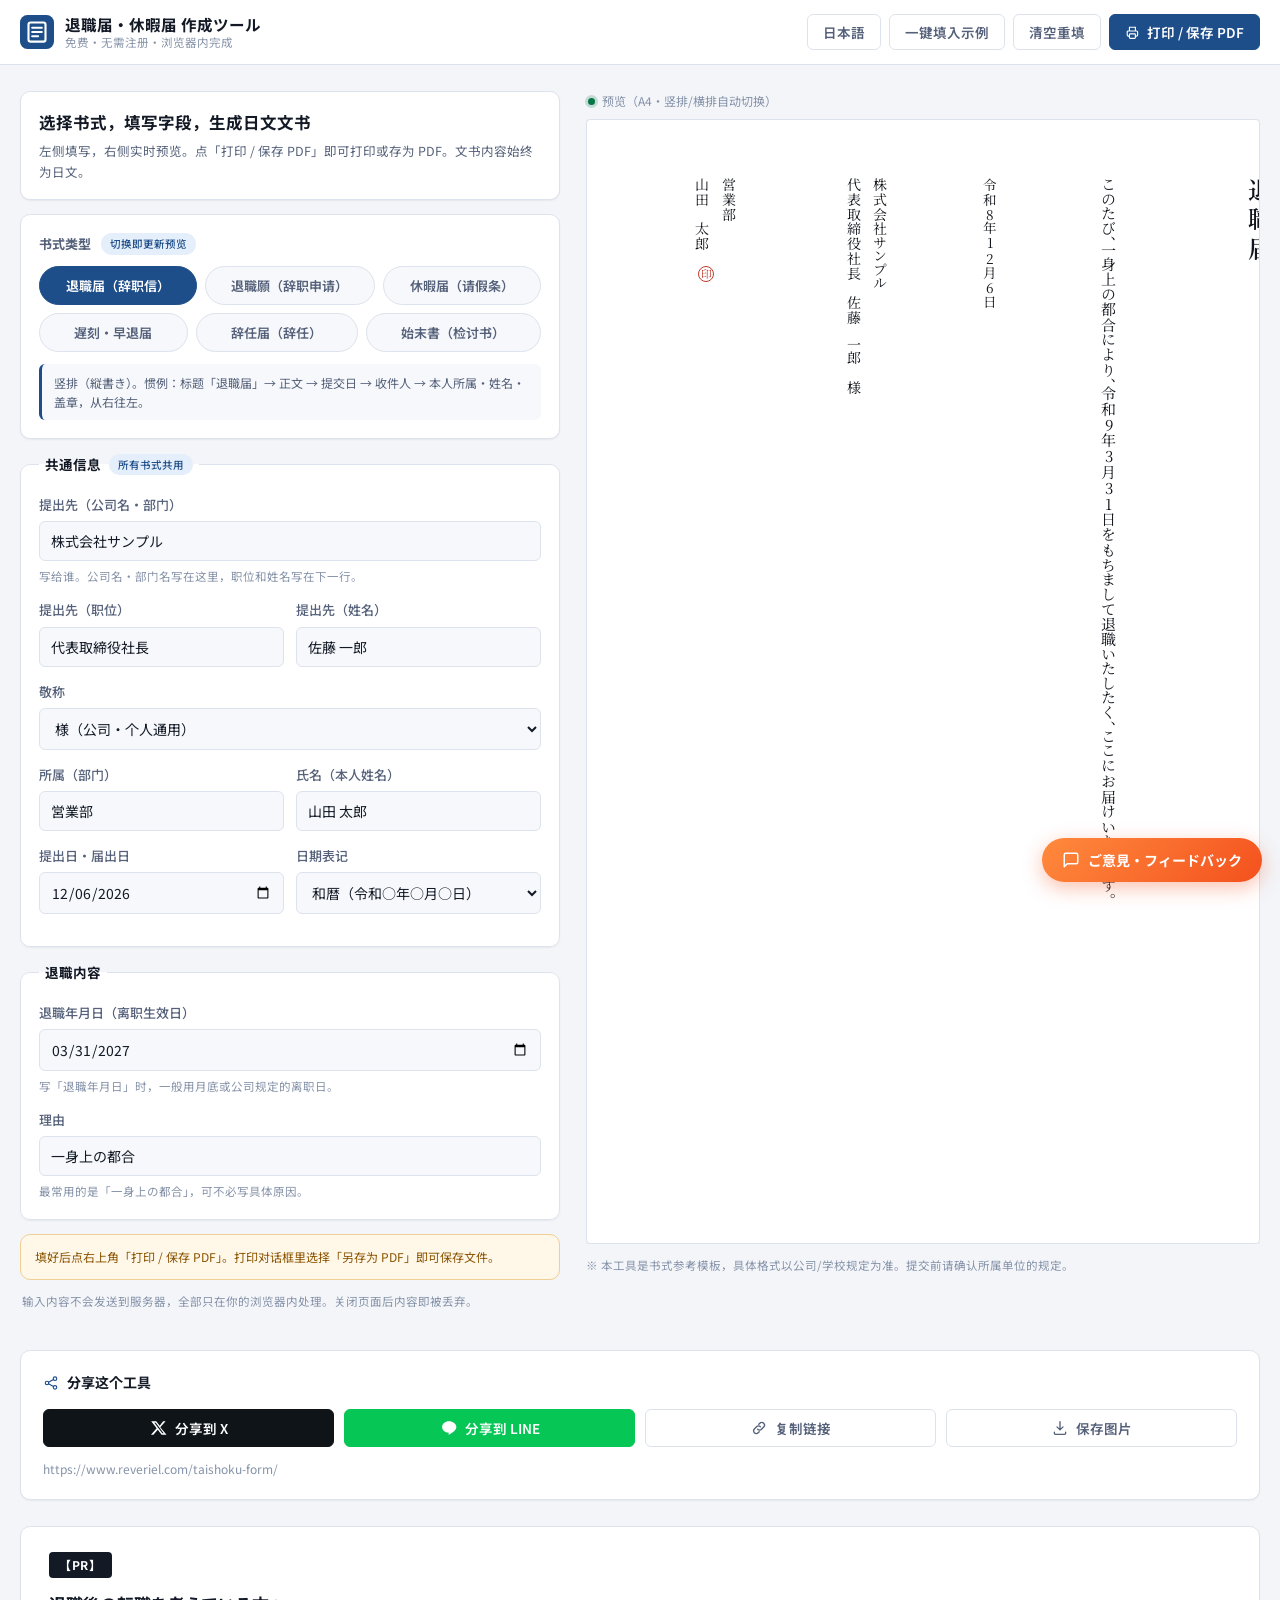
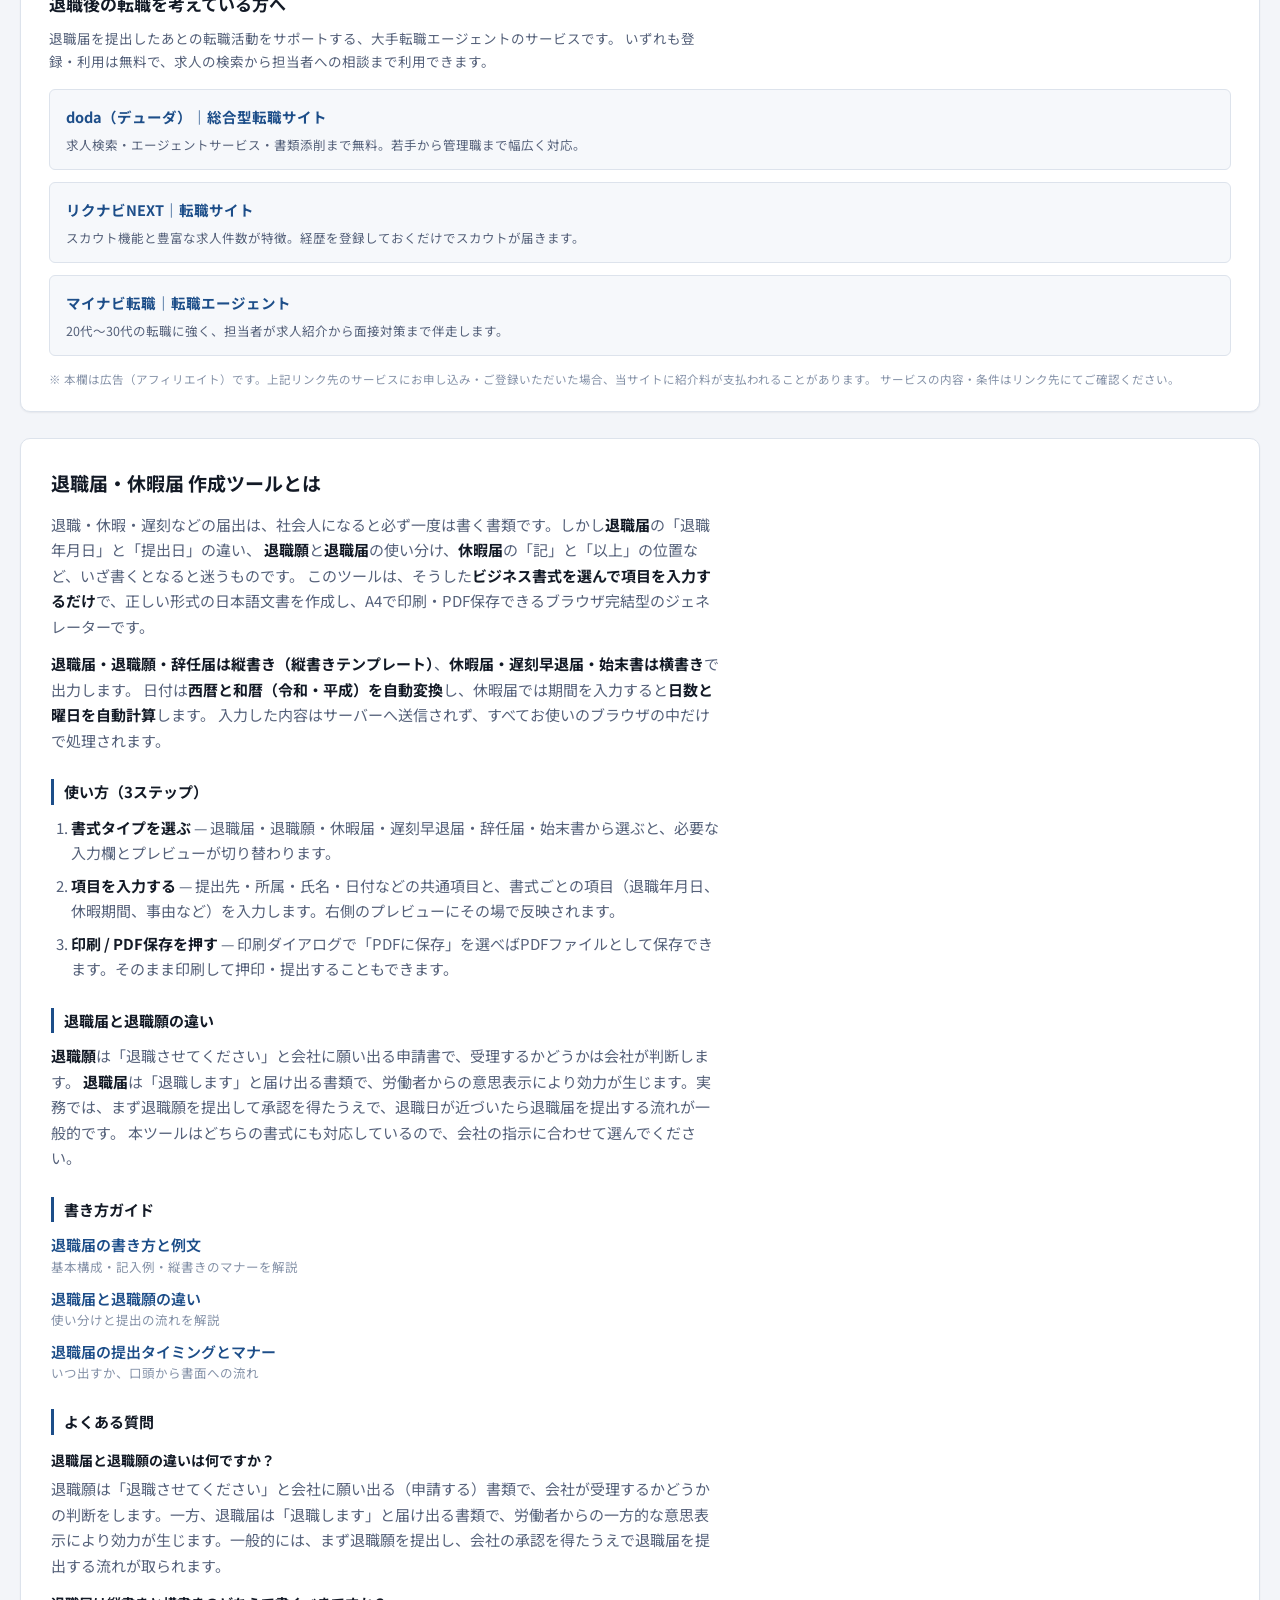
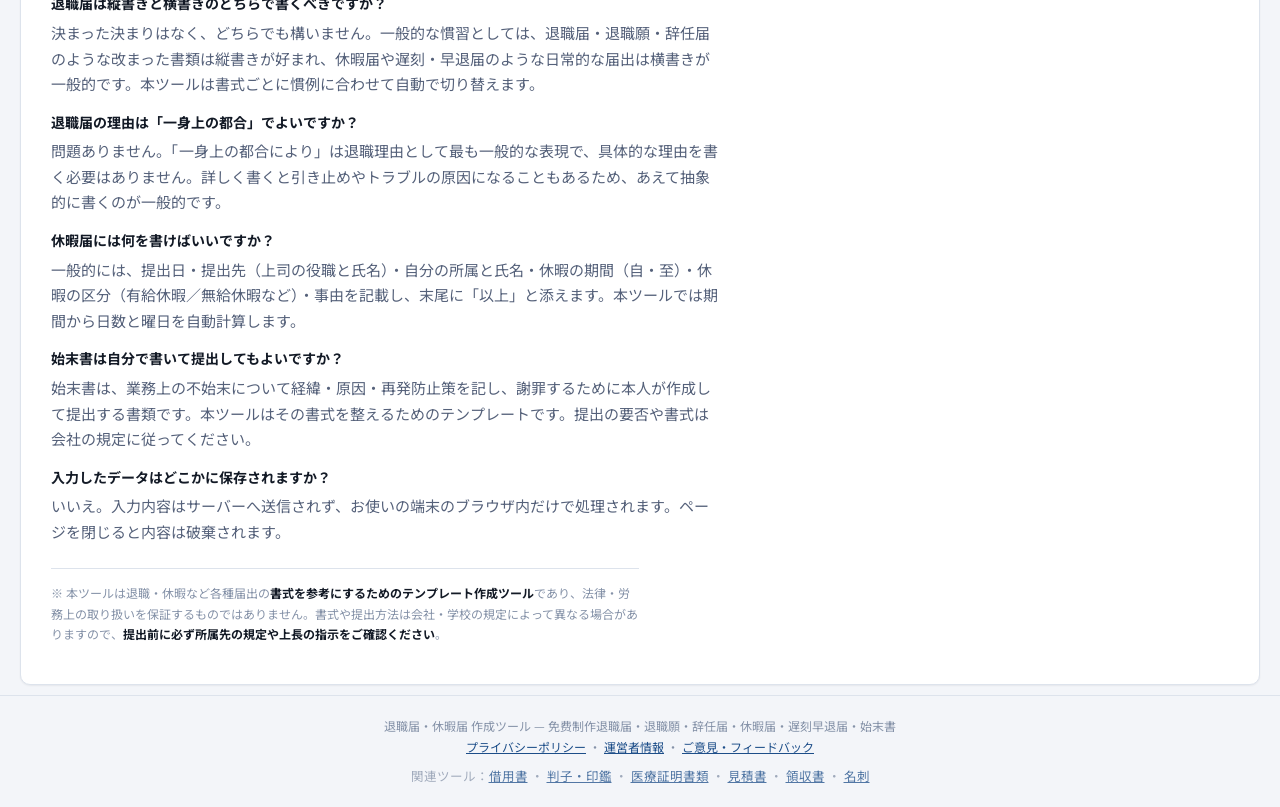
==== index.html @ 667c9e73 "PM迭代：补隐私政策/运营者信息/SEO教程页+联盟区块+跨站CTA按钮配色修复" ====
<!DOCTYPE html>
<html lang="zh-CN">
<head>
<meta charset="UTF-8">
<meta name="viewport" content="width=device-width, initial-scale=1">
<title>退職届 テンプレート 無料｜退職願・休暇届・始末書の書き方と作成ツール</title>
<meta name="description" content="退職届・退職願・辞任届・休暇届・遅刻早退届・始末書を、項目を入力するだけで正しい書式の日本語文書として無料で作成できるツール。退職届の縦書き（縦書きテンプレート）にも対応し、A4で印刷・PDF保存できます。登録不要、すべてブラウザ内で完結。書き方の解説と記入例つき。">
<meta name="keywords" content="退職届 テンプレート 無料,退職届 書き方,退職願 テンプレート,休暇届 テンプレート,始末書 書き方,辞任届,遅刻届,退職届 縦書き">
<meta name="robots" content="index, follow">
<link rel="canonical" href="https://www.reveriel.com/taishoku-form/">
<meta property="og:type" content="website">
<meta property="og:title" content="退職届・休暇届 作成ツール｜テンプレート無料・書き方つき">
<meta property="og:description" content="退職届・退職願・辞任届・休暇届・遅刻早退届・始末書を入力するだけで作成。縦書き対応・A4印刷/PDF保存・無料。">
<meta property="og:locale" content="ja_JP">
<meta property="og:url" content="https://www.reveriel.com/taishoku-form/">
<meta property="og:image" content="https://www.reveriel.com/taishoku-form/og-image.png">
<meta property="og:image:width" content="1200">
<meta property="og:image:height" content="630">
<meta name="twitter:card" content="summary_large_image">
<meta name="twitter:image" content="https://www.reveriel.com/taishoku-form/og-image.png">
<link rel="preconnect" href="https://fonts.googleapis.com">
<link rel="preconnect" href="https://fonts.gstatic.com" crossorigin>
<link href="https://fonts.googleapis.com/css2?family=Noto+Sans+JP:wght@400;500;700&family=Noto+Sans+SC:wght@400;500;700&family=Noto+Serif+JP:wght@400;600&display=swap" rel="stylesheet">
<link rel="icon" href="data:image/svg+xml,%3Csvg xmlns='http://www.w3.org/2000/svg' viewBox='0 0 32 32'%3E%3Crect width='32' height='32' rx='7' fill='%231d4e89'/%3E%3Cpath d='M9 7h12a2 2 0 0 1 2 2v14a2 2 0 0 1-2 2H9a2 2 0 0 1-2-2V9a2 2 0 0 1 2-2z' fill='none' stroke='%23fff' stroke-width='2'/%3E%3Cpath d='M11 12h8M11 16h8M11 20h5' stroke='%23fff' stroke-width='2' stroke-linecap='round'/%3E%3C/svg%3E">
<link rel="stylesheet" href="style.css">
<!-- Cloudflare Web Analytics --><script type='module' src='https://static.cloudflareinsights.com/beacon.min.js' data-cf-beacon='{"token": "6fc01bf3ac5e457ba1bd16b91e5b653e"}'></script><!-- End Cloudflare Web Analytics -->
<script type="application/ld+json">
{
  "@context": "https://schema.org",
  "@graph": [
    {
      "@type": "WebApplication",
      "name": "退職届・休暇届 作成ツール",
      "applicationCategory": "BusinessApplication",
      "operatingSystem": "Web",
      "url": "https://www.reveriel.com/taishoku-form/",
      "description": "退職届・退職願・辞任届・休暇届・遅刻早退届・始末書を、項目を入力するだけで正しい書式の日本語文書として作成し、A4で印刷・PDF保存できるブラウザ完結型ツール。",
      "inLanguage": "ja",
      "offers": {
        "@type": "Offer",
        "price": "0",
        "priceCurrency": "JPY"
      },
      "featureList": [
        "退職届・退職願・辞任届の縦書き（縦書きテンプレート）に対応",
        "休暇届・遅刻早退届・始末書の横書きテンプレート",
        "西暦／和暦（令和・平成）の日付表記を自動変換",
        "休暇期間から日数を自動計算",
        "A4 PDF 出力・印刷、中文／日本語の画面切り替え",
        "入力内容はブラウザ内のみで処理"
      ]
    },
    {
      "@type": "FAQPage",
      "mainEntity": [
        {
          "@type": "Question",
          "name": "退職届と退職願の違いは何ですか？",
          "acceptedAnswer": {
            "@type": "Answer",
            "text": "退職願は「退職させてください」と会社に願い出る（申請する）書類で、会社が受理するかどうかの判断をします。一方、退職届は「退職します」と届け出る書類で、労働者からの一方的な意思表示により効力が生じます。一般的には、まず退職願を提出し、会社の承認を得たうえで退職届を提出する流れが取られます。本ツールはどちらの書式にも対応しています。"
          }
        },
        {
          "@type": "Question",
          "name": "退職届は縦書きと横書きのどちらで書くべきですか？",
          "acceptedAnswer": {
            "@type": "Answer",
            "text": "決まった決まりはなく、どちらでも構いません。一般的な慣習としては、退職届・退職願・辞任届のような改まった書類は縦書き（縦書きテンプレート）が好まれ、休暇届や遅刻・早退届のような日常的な届出は横書きが一般的です。本ツールでは、退職届・退職願・辞任届は縦書き、休暇届・遅刻早退届・始末書は横書きで出力します。"
          }
        },
        {
          "@type": "Question",
          "name": "退職届の理由は「一身上の都合」でよいですか？",
          "acceptedAnswer": {
            "@type": "Answer",
            "text": "問題ありません。「一身上の都合により」は退職理由として最も一般的な表現で、具体的な理由（転職・家庭の事情など）を書く必要はありません。理由を詳しく書くと引き止めやトラブルの原因になることもあるため、あえて抽象的に書くのが一般的です。本ツールでは「一身上の都合」「家庭の事情」「転職のため」などの定番表現を候補として用意しています。"
          }
        },
        {
          "@type": "Question",
          "name": "休暇届には何を書けばいいですか？",
          "acceptedAnswer": {
            "@type": "Answer",
            "text": "一般的には、提出日・提出先（上司の役職と氏名）・自分の所属と氏名・休暇の期間（自・至）・休暇の区分（有給休暇／無給休暇／慶弔休暇など）・事由を記載し、末尾に「以上」と添えます。本ツールでは休暇期間を入力すると日数が自動計算され、期間の曜日も表示されます。"
          }
        },
        {
          "@type": "Question",
          "name": "作成した文書をそのまま提出できますか？",
          "acceptedAnswer": {
            "@type": "Answer",
            "text": "本ツールが出力する文書は、一般的な書式を再現した参考テンプレートです。書式や提出方法は会社や学校の規定によって異なる場合がありますので、提出前に必ず所属先の規定や上長の指示をご確認ください。重要な書類については、内容の最終確認をご自身で行ってください。"
          }
        },
        {
          "@type": "Question",
          "name": "入力した内容はサーバーに送信されますか？",
          "acceptedAnswer": {
            "@type": "Answer",
            "text": "いいえ。入力内容はサーバーへ送信されず、お使いの端末のブラウザ内だけで処理されます。ページを閉じると内容は破棄されます。"
          }
        }
      ]
    }
  ]
}
</script>
</head>
<body>

<header class="site-header no-print">
  <div class="wrap header-inner">
    <div class="brand">
      <svg class="brand-mark" viewBox="0 0 32 32" aria-hidden="true">
        <rect width="32" height="32" rx="7" fill="currentColor"/>
        <path d="M10 7h12a2 2 0 0 1 2 2v14a2 2 0 0 1-2 2H10a2 2 0 0 1-2-2V9a2 2 0 0 1 2-2z" fill="none" stroke="#fff" stroke-width="2"/>
        <path d="M11.5 12h9M11.5 16h9M11.5 20h5.5" stroke="#fff" stroke-width="2" stroke-linecap="round"/>
      </svg>
      <div class="brand-text">
        <strong data-i18n="brandName">退職届・休暇届 作成ツール</strong>
        <span data-i18n="tagline">免费・无需注册・浏览器内完成</span>
      </div>
    </div>

    <div class="header-actions">
      <button type="button" class="btn btn-ghost" id="langBtn" aria-label="表示言語を切り替える">日本語</button>
      <button type="button" class="btn btn-ghost" id="sampleBtn" data-i18n="btnSample">一键填入示例</button>
      <button type="button" class="btn btn-ghost" id="resetBtn" data-i18n="btnReset">清空重填</button>
      <button type="button" class="btn btn-primary" id="printBtn">
        <svg viewBox="0 0 20 20" aria-hidden="true" class="ic">
          <path d="M6 7V3h8v4M6 15H4.5A1.5 1.5 0 0 1 3 13.5v-4A1.5 1.5 0 0 1 4.5 8h11A1.5 1.5 0 0 1 17 9.5v4a1.5 1.5 0 0 1-1.5 1.5H14" fill="none" stroke="currentColor" stroke-width="1.5" stroke-linecap="round"/>
          <rect x="6" y="12" width="8" height="6" rx="1" fill="none" stroke="currentColor" stroke-width="1.5"/>
        </svg>
        <span data-i18n="btnPrint">打印 / 保存 PDF</span>
      </button>
    </div>
  </div>
</header>

<main class="wrap">
  <div class="layout">

    <!-- ==================== 入力フォーム ==================== -->
    <section class="pane form-pane no-print" aria-label="入力フォーム">

      <div class="card intro-card">
        <h2 class="pane-title" data-i18n="formTitle">选择书式，填写字段，生成日文文书</h2>
        <p class="hint" data-i18n="formHint">左侧填写，右侧实时预览。点「打印 / 保存 PDF」即可打印或存为 PDF。文书内容始终为日文。</p>
      </div>

      <!-- 書式タイプ切り替え -->
      <div class="card">
        <div class="field-label-row">
          <span class="field-label" data-i18n="lblDocType">书式类型</span>
          <span class="req-badge" data-i18n="badgeSwitch">切换即更新预览</span>
        </div>
        <div class="doc-tabs" id="docTabs" role="tablist" aria-label="書式タイプ">
          <button type="button" class="doc-tab" role="tab" data-type="taishokutodoke" aria-selected="true" data-i18n="tabTaishoku">退職届（辞职信）</button>
          <button type="button" class="doc-tab" role="tab" data-type="taishokugan" aria-selected="false" data-i18n="tabTaishokuGan">退職願（辞职申请）</button>
          <button type="button" class="doc-tab" role="tab" data-type="kyukatodoke" aria-selected="false" data-i18n="tabKyuka">休暇届（请假条）</button>
          <button type="button" class="doc-tab" role="tab" data-type="chikoku" aria-selected="false" data-i18n="tabChikoku">遅刻・早退届</button>
          <button type="button" class="doc-tab" role="tab" data-type="jinin" aria-selected="false" data-i18n="tabJinin">辞任届（辞任）</button>
          <button type="button" class="doc-tab" role="tab" data-type="shimatsusho" aria-selected="false" data-i18n="tabShimatsu">始末書（检讨书）</button>
        </div>
        <p class="doc-note" id="docNote"></p>
      </div>

      <form id="form" autocomplete="off">

        <!-- ===== 共通項目 ===== -->
        <fieldset class="card">
          <legend>
            <span data-i18n="legendCommon">共通信息</span>
            <span class="req-badge" data-i18n="badgeCommon">所有书式共用</span>
          </legend>

          <div class="field">
            <label for="addresseeCompany" data-i18n="lblAddresseeCompany">提出先（公司名・部门）</label>
            <input type="text" id="addresseeCompany" data-i18n-ph="phAddresseeCompany" placeholder="例：株式会社サンプル">
            <p class="help" data-i18n="helpAddressee">写给谁。公司名・部门名写在这里，职位和姓名写在下一行。</p>
          </div>

          <div class="field-row">
            <div class="field">
              <label for="addresseeTitle" data-i18n="lblAddresseeTitle">提出先（职位）</label>
              <input type="text" id="addresseeTitle" data-i18n-ph="phAddresseeTitle" placeholder="例：代表取締役社長">
            </div>
            <div class="field">
              <label for="addresseeName" data-i18n="lblAddresseeName">提出先（姓名）</label>
              <input type="text" id="addresseeName" data-i18n-ph="phAddresseeName" placeholder="例：佐藤 一郎">
            </div>
          </div>

          <div class="field">
            <label for="honorific" data-i18n="lblHonorific">敬称</label>
            <select id="honorific">
              <option value="様" data-i18n="optSama">様（公司・个人通用）</option>
              <option value="殿" data-i18n="optDono">殿（正式・上级）</option>
              <option value="御中" data-i18n="optOnchu">御中（写给公司・部门）</option>
            </select>
          </div>

          <div class="field-row">
            <div class="field">
              <label for="department" data-i18n="lblDepartment">所属（部门）</label>
              <input type="text" id="department" data-i18n-ph="phDepartment" placeholder="例：営業部">
            </div>
            <div class="field">
              <label for="name" data-i18n="lblName">氏名（本人姓名）</label>
              <input type="text" id="name" data-i18n-ph="phName" placeholder="例：山田 太郎">
            </div>
          </div>

          <div class="field-row">
            <div class="field">
              <label for="submitDate" data-i18n="lblSubmitDate">提出日・届出日</label>
              <input type="date" id="submitDate">
            </div>
            <div class="field">
              <label for="dateFormat" data-i18n="lblDateFormat">日期表记</label>
              <select id="dateFormat">
                <option value="wareki" data-i18n="optWareki">和暦（令和○年○月○日）</option>
                <option value="seireki" data-i18n="optSeireki">西暦（2026年10月12日）</option>
              </select>
            </div>
          </div>
        </fieldset>

        <!-- ===== 退職届・退職願 ===== -->
        <fieldset class="card doc-group" data-doc="taishokutodoke taishokugan" hidden>
          <legend data-i18n="legendRetire">退職的内容</legend>

          <div class="field">
            <label for="retireDate" data-i18n="lblRetireDate">退職年月日（离职生效日）</label>
            <input type="date" id="retireDate">
            <p class="help" data-i18n="helpRetireDate">写「退職年月日」时，一般用月底或公司规定的离职日。</p>
          </div>

          <div class="field">
            <label for="reason" data-i18n="lblReason">理由</label>
            <input type="text" id="reason" list="reasonList" data-i18n-ph="phReason" placeholder="例：一身上の都合">
            <datalist id="reasonList">
              <option value="一身上の都合"></option>
              <option value="家庭の事情"></option>
              <option value="転職のため"></option>
              <option value="結婚のため"></option>
              <option value="体調不良のため"></option>
              <option value="介護のため"></option>
              <option value="進学のため"></option>
              <option value="その他"></option>
            </datalist>
            <p class="help" data-i18n="helpReason">最常用的是「一身上の都合」，可不必写具体原因。</p>
          </div>
        </fieldset>

        <!-- ===== 休暇届 ===== -->
        <fieldset class="card doc-group" data-doc="kyukatodoke" hidden>
          <legend>
            <span data-i18n="legendLeave">休暇の内容</span>
            <span class="req-badge auto" id="leaveDaysBadge" data-i18n="badgeDays">日数自动计算</span>
          </legend>

          <div class="field">
            <label for="leaveType" data-i18n="lblLeaveType">休暇の区分</label>
            <select id="leaveType">
              <option value="有給休暇" data-i18n="optPaid">有給休暇（带薪假）</option>
              <option value="無給休暇" data-i18n="optUnpaid">無給休暇（无薪假）</option>
              <option value="慶弔休暇" data-i18n="optCeleb">慶弔休暇（婚丧假）</option>
              <option value="特別休暇" data-i18n="optSpecial">特別休暇（特别假）</option>
              <option value="生理休暇" data-i18n="optMenstrual">生理休暇</option>
              <option value="介護休暇" data-i18n="optCare">介護休暇（护理假）</option>
            </select>
          </div>

          <div class="field-row">
            <div class="field">
              <label for="leaveFrom" data-i18n="lblLeaveFrom">休暇期間（自）</label>
              <input type="date" id="leaveFrom">
            </div>
            <div class="field">
              <label for="leaveTo" data-i18n="lblLeaveTo">休暇期間（至）</label>
              <input type="date" id="leaveTo">
            </div>
          </div>

          <div class="field">
            <label for="leaveReason" data-i18n="lblLeaveReason">事由</label>
            <input type="text" id="leaveReason" data-i18n-ph="phLeaveReason" placeholder="例：私用のため">
          </div>
        </fieldset>

        <!-- ===== 遅刻・早退届 ===== -->
        <fieldset class="card doc-group" data-doc="chikoku" hidden>
          <legend data-i18n="legendLate">遅刻・早退の内容</legend>

          <div class="field">
            <label for="eventType" data-i18n="lblEventType">区分</label>
            <select id="eventType">
              <option value="遅刻" data-i18n="optLate">遅刻（迟到）</option>
              <option value="早退" data-i18n="optEarly">早退（早退）</option>
            </select>
          </div>

          <div class="field-row">
            <div class="field">
              <label for="eventDate" data-i18n="lblEventDate">日付</label>
              <input type="date" id="eventDate">
            </div>
            <div class="field">
              <label for="eventTime" data-i18n="lblEventTime">時刻</label>
              <input type="time" id="eventTime">
            </div>
          </div>

          <div class="field">
            <label for="eventReason" data-i18n="lblEventReason">事由</label>
            <input type="text" id="eventReason" data-i18n-ph="phEventReason" placeholder="例：電車の遅延のため">
          </div>
        </fieldset>

        <!-- ===== 辞任届 ===== -->
        <fieldset class="card doc-group" data-doc="jinin" hidden>
          <legend data-i18n="legendResign">辞任の内容</legend>

          <div class="field">
            <label for="position" data-i18n="lblPosition">役職（辞任する职位）</label>
            <input type="text" id="position" data-i18n-ph="phPosition" placeholder="例：取締役副社長">
          </div>

          <div class="field">
            <label for="resignDate" data-i18n="lblResignDate">辞任日</label>
            <input type="date" id="resignDate">
          </div>

          <div class="field">
            <label for="jininReason" data-i18n="lblJininReason">理由</label>
            <input type="text" id="jininReason" list="reasonList" data-i18n-ph="phJininReason" placeholder="例：一身上の都合">
          </div>
        </fieldset>

        <!-- ===== 始末書 ===== -->
        <fieldset class="card doc-group" data-doc="shimatsusho" hidden>
          <legend data-i18n="legendIncident">始末書の内容</legend>

          <div class="field">
            <label for="incidentDate" data-i18n="lblIncidentDate">発生年月日</label>
            <input type="date" id="incidentDate">
          </div>

          <div class="field">
            <label for="incident" data-i18n="lblIncident">経緯（事情经过）</label>
            <textarea id="incident" rows="3" data-i18n-ph="phIncident" placeholder="例：令和8年10月5日、納品書の送付を失念し、取引先にご迷惑をおかけしました。"></textarea>
          </div>

          <div class="field">
            <label for="cause" data-i18n="lblCause">原因</label>
            <textarea id="cause" rows="2" data-i18n-ph="phCause" placeholder="例：業務の確認を怠ったため。"></textarea>
          </div>

          <div class="field">
            <label for="prevention" data-i18n="lblPrevention">再発防止策</label>
            <textarea id="prevention" rows="2" data-i18n-ph="phPrevention" placeholder="例：提出前にチェックリストで確認し、上長の確認を受けることとします。"></textarea>
          </div>

          <div class="field">
            <label for="apology" data-i18n="lblApology">謝罪の言葉</label>
            <textarea id="apology" rows="2" data-i18n-ph="phApology" placeholder="例：このたびは、私の不注意によりご迷惑をおかけし、誠に申し訳ございませんでした。"></textarea>
          </div>
        </fieldset>

        <p class="form-print-hint no-print" data-i18n="printHint">填好后点右上角「打印 / 保存 PDF」。打印对话框里选择「另存为 PDF」即可保存文件。</p>
      </form>

      <p class="privacy no-print" data-i18n="privacy">输入内容不会发送到服务器，全部只在你的浏览器内处理。关闭页面后内容即被丢弃。</p>
    </section>

    <!-- ==================== プレビュー ==================== -->
    <section class="pane preview-pane" aria-label="プレビュー">
      <div class="preview-bar no-print">
        <span class="dot" aria-hidden="true"></span>
        <span id="pvBarLabel" data-i18n="previewBar">预览（A4・竖排/横排自动切换）</span>
      </div>

      <div class="paper-wrap">
        <div class="paper" id="paper">
          <div id="docBody"></div>
        </div>
      </div>

      <p class="disclaimer-mini no-print" data-i18n="disclaimerMini">※ 本工具是书式参考模板，具体格式以公司/学校规定为准。提交前请确认所属单位的规定。</p>
    </section>

  </div>

  <!-- ============ 分享 ============ -->
  <section class="share-block no-print" id="shareBlock" aria-label="share">
    <p class="share-block-title">
      <svg viewBox="0 0 24 24" fill="none" stroke="currentColor" stroke-width="1.7" stroke-linecap="round" stroke-linejoin="round" aria-hidden="true"><circle cx="18" cy="5.5" r="2.6"/><circle cx="6" cy="12" r="2.6"/><circle cx="18" cy="18.5" r="2.6"/><path d="M8.3 10.8 15.7 6.7M8.3 13.2l7.4 4.1"/></svg>
      <span data-i18n="shareTitle">分享这个工具</span>
    </p>
    <div class="share-row">
      <button class="btn share-btn share-x" id="shareXBtn" type="button" aria-label="X">
        <svg class="share-logo" viewBox="0 0 24 24" fill="currentColor" aria-hidden="true"><path d="M17.53 3h3.24l-7.08 8.09L22 21h-6.52l-5.11-6.68L4.53 21H1.29l7.57-8.66L1.6 3h6.69l4.62 6.1L17.53 3Zm-1.14 16.06h1.8L7.7 4.85H5.77l10.62 14.21Z"/></svg>
        <span data-i18n="shareX">分享到 X</span>
      </button>
      <button class="btn share-btn share-line" id="shareLineBtn" type="button" aria-label="LINE">
        <svg class="share-logo" viewBox="0 0 24 24" fill="currentColor" aria-hidden="true"><path d="M12 3C6.9 3 2.8 6.4 2.8 10.6c0 3.77 3.35 6.93 7.88 7.53.31.07.73.2.83.47.1.24.06.62.03.87l-.13.83c-.04.24-.19.94.82.51 1.01-.42 5.44-3.2 7.42-5.48 1.37-1.47 2.13-2.96 2.13-4.73C21.78 6.4 17.1 3 12 3Z"/></svg>
        <span data-i18n="shareLine">分享到 LINE</span>
      </button>
      <button class="btn share-btn share-copy" id="shareCopyBtn" type="button" aria-label="copy link">
        <svg class="share-logo" viewBox="0 0 24 24" fill="none" stroke="currentColor" stroke-width="1.8" stroke-linecap="round" stroke-linejoin="round" aria-hidden="true"><path d="M10.2 13.7a3.6 3.6 0 0 0 5.1 0l2.9-2.9a3.6 3.6 0 0 0-5.1-5.1l-1.4 1.4"/><path d="M13.8 10.3a3.6 3.6 0 0 0-5.1 0l-2.9 2.9a3.6 3.6 0 0 0 5.1 5.1l1.4-1.4"/></svg>
        <span id="shareCopyLabel" data-i18n="shareCopy">复制链接</span>
      </button>
      <button class="btn share-btn share-img" id="shareSaveBtn" type="button" aria-label="save image">
        <svg class="share-logo" viewBox="0 0 24 24" fill="none" stroke="currentColor" stroke-width="1.8" stroke-linecap="round" stroke-linejoin="round" aria-hidden="true"><path d="M12 3.5v11M8 10.5l4 4 4-4"/><path d="M4.5 17.5V19a1.5 1.5 0 0 0 1.5 1.5h12a1.5 1.5 0 0 0 1.5-1.5v-1.5"/></svg>
        <span id="shareSaveLabel" data-i18n="shareSave">保存图片</span>
      </button>
    </div>
    <p class="share-url" id="shareUrlText"></p>
  </section>

  <!-- ============ 【PR】転職エージェント（アフィリエイト） ============
       TODO(affiliate): A8.net / アクセストレード に登録し提携承認が下りたら、
       下記 href のプレースホルダー（XXXXXXXX）を実際のアフィリエイトリンク
       （例：https://px.a8.net/svt/ejp?a8mat=XXXX&a8ejpredirect=XXXX）に差し替え、
       必要に応じて 1x1 の追跡ピクセル（<img>）を併記してください。
       ステマ規制（景表法）対応のため、【PR】表記は常に表示したままにします。
       日本語ページのみに設置します（中文ページには出しません）。 -->
  <aside class="aff-cta no-print" aria-labelledby="affTitle">
    <p class="aff-label">【PR】</p>
    <h2 id="affTitle" class="aff-title">退職後の転職を考えている方へ</h2>
    <p class="aff-desc">
      退職届を提出したあとの転職活動をサポートする、大手転職エージェントのサービスです。
      いずれも登録・利用は無料で、求人の検索から担当者への相談まで利用できます。
    </p>
    <ul class="aff-list">
      <li class="aff-item">
        <a class="aff-link" href="https://px.a8.net/svt/ejp?a8mat=XXXXXXXX" target="_blank" rel="nofollow sponsored noopener">doda（デューダ）｜総合型転職サイト</a>
        <span class="aff-note">求人検索・エージェントサービス・書類添削まで無料。若手から管理職まで幅広く対応。</span>
      </li>
      <li class="aff-item">
        <a class="aff-link" href="https://px.a8.net/svt/ejp?a8mat=XXXXXXXX" target="_blank" rel="nofollow sponsored noopener">リクナビNEXT｜転職サイト</a>
        <span class="aff-note">スカウト機能と豊富な求人件数が特徴。経歴を登録しておくだけでスカウトが届きます。</span>
      </li>
      <li class="aff-item">
        <a class="aff-link" href="https://px.a8.net/svt/ejp?a8mat=XXXXXXXX" target="_blank" rel="nofollow sponsored noopener">マイナビ転職｜転職エージェント</a>
        <span class="aff-note">20代〜30代の転職に強く、担当者が求人紹介から面接対策まで伴走します。</span>
      </li>
    </ul>
    <p class="aff-disclaimer">
      ※ 本欄は広告（アフィリエイト）です。上記リンク先のサービスにお申し込み・ご登録いただいた場合、当サイトに紹介料が支払われることがあります。
      サービスの内容・条件はリンク先にてご確認ください。
    </p>
  </aside>

  <!-- ============ 説明文 / FAQ ============ -->
  <section class="seo no-print" aria-label="ツールについて">
    <h2>退職届・休暇届 作成ツールとは</h2>
    <p>
      退職・休暇・遅刻などの届出は、社会人になると必ず一度は書く書類です。しかし<strong>退職届</strong>の「退職年月日」と「提出日」の違い、
      <strong>退職願</strong>と<strong>退職届</strong>の使い分け、<strong>休暇届</strong>の「記」と「以上」の位置など、いざ書くとなると迷うものです。
      このツールは、そうした<strong>ビジネス書式を選んで項目を入力するだけ</strong>で、正しい形式の日本語文書を作成し、A4で印刷・PDF保存できるブラウザ完結型のジェネレーターです。
    </p>
    <p>
      <strong>退職届・退職願・辞任届は縦書き（縦書きテンプレート）</strong>、<strong>休暇届・遅刻早退届・始末書は横書き</strong>で出力します。
      日付は<strong>西暦と和暦（令和・平成）を自動変換</strong>し、休暇届では期間を入力すると<strong>日数と曜日を自動計算</strong>します。
      入力した内容はサーバーへ送信されず、すべてお使いのブラウザの中だけで処理されます。
    </p>

    <h3>使い方（3ステップ）</h3>
    <ol class="seo-list">
      <li><strong>書式タイプを選ぶ</strong> — 退職届・退職願・休暇届・遅刻早退届・辞任届・始末書から選ぶと、必要な入力欄とプレビューが切り替わります。</li>
      <li><strong>項目を入力する</strong> — 提出先・所属・氏名・日付などの共通項目と、書式ごとの項目（退職年月日、休暇期間、事由など）を入力します。右側のプレビューにその場で反映されます。</li>
      <li><strong>印刷 / PDF保存を押す</strong> — 印刷ダイアログで「PDFに保存」を選べばPDFファイルとして保存できます。そのまま印刷して押印・提出することもできます。</li>
    </ol>

    <h3>退職届と退職願の違い</h3>
    <p>
      <strong>退職願</strong>は「退職させてください」と会社に願い出る申請書で、受理するかどうかは会社が判断します。
      <strong>退職届</strong>は「退職します」と届け出る書類で、労働者からの意思表示により効力が生じます。実務では、まず退職願を提出して承認を得たうえで、退職日が近づいたら退職届を提出する流れが一般的です。
      本ツールはどちらの書式にも対応しているので、会社の指示に合わせて選んでください。
    </p>

    <h3>書き方ガイド</h3>
    <ul class="seo-list" style="list-style:none;padding-left:0;">
      <li style="margin-bottom:9px;"><a href="kakikata.html" style="color:var(--c-accent);font-weight:600;text-decoration:none;">退職届の書き方と例文</a><span style="display:block;font-size:12.5px;color:var(--c-text-faint);font-weight:400;line-height:1.5;">基本構成・記入例・縦書きのマナーを解説</span></li>
      <li style="margin-bottom:9px;"><a href="taishokutodoke-vs-taishokugan.html" style="color:var(--c-accent);font-weight:600;text-decoration:none;">退職届と退職願の違い</a><span style="display:block;font-size:12.5px;color:var(--c-text-faint);font-weight:400;line-height:1.5;">使い分けと提出の流れを解説</span></li>
      <li style="margin-bottom:9px;"><a href="teishutsu-timing.html" style="color:var(--c-accent);font-weight:600;text-decoration:none;">退職届の提出タイミングとマナー</a><span style="display:block;font-size:12.5px;color:var(--c-text-faint);font-weight:400;line-height:1.5;">いつ出すか、口頭から書面への流れ</span></li>
    </ul>

    <h3>よくある質問</h3>
    <dl class="faq">
      <dt>退職届と退職願の違いは何ですか？</dt>
      <dd>退職願は「退職させてください」と会社に願い出る（申請する）書類で、会社が受理するかどうかの判断をします。一方、退職届は「退職します」と届け出る書類で、労働者からの一方的な意思表示により効力が生じます。一般的には、まず退職願を提出し、会社の承認を得たうえで退職届を提出する流れが取られます。</dd>

      <dt>退職届は縦書きと横書きのどちらで書くべきですか？</dt>
      <dd>決まった決まりはなく、どちらでも構いません。一般的な慣習としては、退職届・退職願・辞任届のような改まった書類は縦書きが好まれ、休暇届や遅刻・早退届のような日常的な届出は横書きが一般的です。本ツールは書式ごとに慣例に合わせて自動で切り替えます。</dd>

      <dt>退職届の理由は「一身上の都合」でよいですか？</dt>
      <dd>問題ありません。「一身上の都合により」は退職理由として最も一般的な表現で、具体的な理由を書く必要はありません。詳しく書くと引き止めやトラブルの原因になることもあるため、あえて抽象的に書くのが一般的です。</dd>

      <dt>休暇届には何を書けばいいですか？</dt>
      <dd>一般的には、提出日・提出先（上司の役職と氏名）・自分の所属と氏名・休暇の期間（自・至）・休暇の区分（有給休暇／無給休暇など）・事由を記載し、末尾に「以上」と添えます。本ツールでは期間から日数と曜日を自動計算します。</dd>

      <dt>始末書は自分で書いて提出してもよいですか？</dt>
      <dd>始末書は、業務上の不始末について経緯・原因・再発防止策を記し、謝罪するために本人が作成して提出する書類です。本ツールはその書式を整えるためのテンプレートです。提出の要否や書式は会社の規定に従ってください。</dd>

      <dt>入力したデータはどこかに保存されますか？</dt>
      <dd>いいえ。入力内容はサーバーへ送信されず、お使いの端末のブラウザ内だけで処理されます。ページを閉じると内容は破棄されます。</dd>
    </dl>

    <p class="disclaimer">
      ※ 本ツールは退職・休暇など各種届出の<strong>書式を参考にするためのテンプレート作成ツール</strong>であり、法律・労務上の取り扱いを保証するものではありません。書式や提出方法は会社・学校の規定によって異なる場合がありますので、<strong>提出前に必ず所属先の規定や上長の指示をご確認ください</strong>。
    </p>
  </section>
</main>

<footer class="site-footer no-print">
  <div class="wrap">
    <p data-i18n="footerText">退職届・休暇届 作成ツール — 退職届・退職願・辞任届・休暇届・遅刻早退届・始末書を作る無料ツール</p>
    <p>
      <a href="https://www.reveriel.com/taishoku-form/privacy.html">プライバシーポリシー</a> ・
      <a href="https://www.reveriel.com/taishoku-form/company.html">運営者情報</a> ・
      <a href="https://docs.google.com/forms/d/e/1FAIpQLSfHGUfgAlViT3TFiVtJi_EpJ4ioUpd9oGyaJ7rehEV-gBH_PA/viewform?usp=pp_url&amp;entry.1745177199=%E9%80%80%E8%81%B7%E5%B1%8A" target="_blank" rel="noopener">ご意見・フィードバック</a>
    </p>
    <p style="margin-top:8px;font-size:12.5px;opacity:.75;">関連ツール：<a href="https://www.reveriel.com/shakuyo-contract/">借用書</a> ・ <a href="https://www.reveriel.com/hanko-generator/">判子・印鑑</a> ・ <a href="https://www.reveriel.com/iryo-shomei-pdf/">医療証明書類</a> ・ <a href="https://www.reveriel.com/mitsumori-pdf/">見積書</a> ・ <a href="https://www.reveriel.com/ryoshusho-pdf/">領収書</a> ・ <a href="https://www.reveriel.com/meishi-generator/">名刺</a></p>
  </div>
</footer>

<script src="script.js"></script>
<!-- フィードバックFAB（右下固定・常時表示） -->
<a href="https://docs.google.com/forms/d/e/1FAIpQLSfHGUfgAlViT3TFiVtJi_EpJ4ioUpd9oGyaJ7rehEV-gBH_PA/viewform?usp=pp_url&amp;entry.1745177199=%E9%80%80%E8%81%B7%E5%B1%8A" target="_blank" rel="noopener" class="feedback-fab" aria-label="ご意見・フィードバックを送る">
  <svg viewBox="0 0 24 24" fill="none" stroke="currentColor" stroke-width="2" stroke-linecap="round" stroke-linejoin="round" aria-hidden="true"><path d="M21 15a2 2 0 0 1-2 2H7l-4 4V5a2 2 0 0 1 2-2h14a2 2 0 0 1 2 2z"/></svg>
  <span>ご意見・フィードバック</span>
</a>
</body>
</html>
---- style.css ----
/* =========================================================
   退職届・休暇届 作成ツール — style.css
   純粋なフロントエンドのみ。外部通信は行いません。
   ========================================================= */

:root {
  --c-bg:            #f3f5f9;
  --c-surface:       #ffffff;
  --c-surface-2:     #f6f8fb;
  --c-border:        #dde3ec;
  --c-border-strong: #c2ccdb;
  --c-text:          #131a26;
  --c-text-muted:    #55617a;
  --c-text-faint:    #8592a8;
  --c-accent:        #1d4e89;
  --c-accent-soft:   #e5eefb;
  --c-accent-hover:  #163c6a;
  --c-danger:        #b42318;
  --c-danger-soft:   #fef3f2;
  --c-warn:          #8a5300;
  --c-warn-soft:     #fff7e8;
  --c-warn-border:   #f0cf94;
  --c-success:       #067647;
  --c-focus:         #2f6fbd;

  --paper-bg:        #ffffff;
  --paper-ink:       #12161c;
  --paper-line:      #ccd3dd;
  --paper-line-soft: #e6eaf0;
  --paper-accent:    #1d4e89;
  --seal-red:        #c0392b;

  --radius:    10px;
  --radius-sm: 6px;
  --shadow-sm: 0 1px 2px rgba(16, 24, 40, .06);
  --shadow-lg: 0 4px 24px rgba(16, 24, 40, .10);

  --font: "Noto Sans JP", "Noto Sans SC", -apple-system, BlinkMacSystemFont,
          "Hiragino Kaku Gothic ProN", "Hiragino Sans", "Yu Gothic", Meiryo, sans-serif;
  --font-serif: "Noto Serif JP", "Hiragino Mincho ProN", "Yu Mincho", YuMincho, serif;
  --font-num: "Noto Sans JP", ui-monospace, "SF Mono", Menlo, Consolas, monospace;
}

@media (prefers-color-scheme: dark) {
  :root {
    --c-bg:            #0f131b;
    --c-surface:       #171d28;
    --c-surface-2:     #1d2532;
    --c-border:        #2b3546;
    --c-border-strong: #3d4a5f;
    --c-text:          #e7ecf4;
    --c-text-muted:    #a3aec2;
    --c-text-faint:    #7e8a9e;
    --c-accent:        #6ea8ea;
    --c-accent-soft:   #142944;
    --c-accent-hover:  #8dbdf5;
    --c-danger:        #f4746a;
    --c-danger-soft:   #33191a;
    --c-warn:          #f0c07a;
    --c-warn-soft:     #2e2614;
    --c-warn-border:   #5c4a24;
    --c-success:       #4ec98b;
    --shadow-sm: 0 1px 2px rgba(0, 0, 0, .4);
    --shadow-lg: 0 4px 24px rgba(0, 0, 0, .5);
  }
}

* { box-sizing: border-box; }

[hidden] { display: none !important; }

html { -webkit-text-size-adjust: 100%; }

body {
  margin: 0;
  background: var(--c-bg);
  color: var(--c-text);
  font-family: var(--font);
  font-size: 15px;
  line-height: 1.7;
}

.wrap {
  width: 100%;
  max-width: 1440px;
  margin-inline: auto;
  padding-inline: 20px;
}

.ic { width: 1.1em; height: 1.1em; flex: none; }

/* ---------------- ヘッダー ---------------- */

.site-header {
  position: sticky;
  top: 0;
  z-index: 30;
  background: var(--c-surface);
  border-bottom: 1px solid var(--c-border);
  backdrop-filter: saturate(180%) blur(8px);
}

.header-inner {
  display: flex;
  align-items: center;
  justify-content: space-between;
  gap: 16px;
  min-height: 64px;
  flex-wrap: wrap;
  padding-block: 10px;
}

.brand { display: flex; align-items: center; gap: 11px; min-width: 0; }
.brand-mark { width: 34px; height: 34px; flex: none; color: var(--c-accent); }
.brand-text { display: flex; flex-direction: column; min-width: 0; }
.brand-text strong { font-size: 15.5px; font-weight: 700; line-height: 1.3; }
.brand-text span { font-size: 11.5px; color: var(--c-text-faint); line-height: 1.3; }

.header-actions { display: flex; gap: 8px; flex-wrap: wrap; }

.btn {
  display: inline-flex;
  align-items: center;
  justify-content: center;
  gap: 7px;
  padding: 9px 15px;
  font-family: inherit;
  font-size: 13.5px;
  font-weight: 600;
  line-height: 1.2;
  border-radius: var(--radius-sm);
  border: 1px solid transparent;
  cursor: pointer;
  text-decoration: none;
  transition: background-color .15s, border-color .15s, color .15s, transform .1s;
  white-space: nowrap;
}

.btn-primary { background: var(--c-accent); color: #fff; border-color: var(--c-accent); }
.btn-primary:hover { background: var(--c-accent-hover); border-color: var(--c-accent-hover); }
.btn-ghost { background: var(--c-surface); color: var(--c-text-muted); border-color: var(--c-border); }
.btn-ghost:hover { background: var(--c-surface-2); color: var(--c-text); }
.btn:focus-visible { outline: 3px solid color-mix(in srgb, var(--c-focus) 45%, transparent); outline-offset: 2px; }

/* ---------------- レイアウト ---------------- */

.layout {
  display: grid;
  grid-template-columns: minmax(360px, 1fr) minmax(0, 1.25fr);
  gap: 26px;
  align-items: start;
  padding-block: 26px 40px;
}

@media (max-width: 1080px) {
  .layout { grid-template-columns: minmax(0, 1fr); gap: 20px; }
}

.pane { min-width: 0; }
.preview-pane { position: static; }
.form-pane { display: flex; flex-direction: column; }

/* ---------------- カード ---------------- */

.card {
  background: var(--c-surface);
  border: 1px solid var(--c-border);
  border-radius: var(--radius);
  padding: 18px;
  margin: 0 0 14px;
  box-shadow: var(--shadow-sm);
  min-width: 0;
}

.intro-card { padding: 16px 18px; }
.pane-title { margin: 0 0 4px; font-size: 16.5px; font-weight: 700; }
.hint { margin: 0; font-size: 12.5px; color: var(--c-text-muted); }

.card legend {
  display: flex;
  align-items: center;
  gap: 8px;
  padding: 0 6px;
  font-size: 13.5px;
  font-weight: 700;
  color: var(--c-text);
  flex-wrap: wrap;
}

.req-badge {
  font-size: 10.5px;
  font-weight: 500;
  color: var(--c-accent);
  background: var(--c-accent-soft);
  border-radius: 999px;
  padding: 2px 9px;
  white-space: nowrap;
}
.req-badge.auto { color: var(--c-success); background: color-mix(in srgb, var(--c-success) 12%, transparent); }

/* ---------------- 書式タブ ---------------- */

.field-label-row {
  display: flex;
  align-items: center;
  gap: 10px;
  flex-wrap: wrap;
  margin-bottom: 11px;
}
.field-label { font-size: 13px; font-weight: 700; color: var(--c-text-muted); }

.doc-tabs { display: flex; flex-wrap: wrap; gap: 8px; }

.doc-tab {
  flex: 1 1 auto;
  padding: 9px 13px;
  font-family: inherit;
  font-size: 13px;
  font-weight: 600;
  color: var(--c-text-muted);
  background: var(--c-surface-2);
  border: 1px solid var(--c-border);
  border-radius: 999px;
  cursor: pointer;
  transition: background-color .15s, border-color .15s, color .15s;
  white-space: nowrap;
}
.doc-tab:hover { border-color: var(--c-border-strong); color: var(--c-text); }
.doc-tab[aria-selected="true"] {
  background: var(--c-accent);
  border-color: var(--c-accent);
  color: #fff;
}
.doc-tab:focus-visible { outline: 3px solid color-mix(in srgb, var(--c-focus) 45%, transparent); outline-offset: 2px; }

.doc-note {
  margin: 12px 0 0;
  font-size: 12px;
  line-height: 1.6;
  color: var(--c-text-muted);
  padding: 9px 12px;
  background: var(--c-surface-2);
  border-radius: var(--radius-sm);
  border-left: 3px solid var(--c-accent);
}

/* ---------------- フォーム ---------------- */

.field { margin-bottom: 14px; }
.field:last-child { margin-bottom: 0; }

.field label {
  display: block;
  font-size: 13px;
  font-weight: 500;
  color: var(--c-text-muted);
  margin-bottom: 5px;
}

.field-row {
  display: grid;
  grid-template-columns: 1fr 1fr;
  gap: 12px;
}

@media (max-width: 620px) {
  .field-row { grid-template-columns: 1fr; gap: 0; }
}

input[type="text"],
input[type="date"],
input[type="time"],
select,
textarea {
  width: 100%;
  min-width: 0;
  padding: 9px 11px;
  font-family: inherit;
  font-size: 14px;
  color: var(--c-text);
  background: var(--c-surface-2);
  border: 1px solid var(--c-border);
  border-radius: var(--radius-sm);
  transition: border-color .15s, box-shadow .15s, background-color .15s;
}

textarea { resize: vertical; line-height: 1.6; }

input:focus, select:focus, textarea:focus {
  outline: none;
  background: var(--c-surface);
  border-color: var(--c-accent);
  box-shadow: 0 0 0 3px var(--c-accent-soft);
}

.help {
  margin: 6px 0 0;
  font-size: 11.5px;
  line-height: 1.6;
  color: var(--c-text-faint);
}

.form-print-hint {
  margin: 4px 0 0;
  padding: 12px 14px;
  font-size: 12px;
  line-height: 1.65;
  color: var(--c-warn);
  background: var(--c-warn-soft);
  border: 1px solid var(--c-warn-border);
  border-radius: var(--radius);
}

.privacy {
  margin: 12px 0 0;
  padding: 0 2px;
  font-size: 11.5px;
  line-height: 1.6;
  color: var(--c-text-faint);
}

/* ---------------- プレビュー ---------------- */

.preview-bar {
  display: flex;
  align-items: center;
  gap: 7px;
  font-size: 12px;
  color: var(--c-text-faint);
  margin-bottom: 8px;
  padding-left: 2px;
}

.preview-bar .dot {
  width: 7px; height: 7px;
  border-radius: 50%;
  background: var(--c-success);
  box-shadow: 0 0 0 3px color-mix(in srgb, var(--c-success) 20%, transparent);
  flex: none;
}

.paper-wrap { display: flex; flex-direction: column; gap: 18px; overflow-x: auto; }

.paper {
  position: relative;
  width: 100%;
  max-width: 210mm;
  min-height: 297mm;
  margin-inline: auto;
  padding: 15mm;
  background: var(--paper-bg);
  color: var(--paper-ink);
  border: 1px solid var(--c-border);
  border-radius: 4px;
  box-shadow: var(--shadow-lg);
  font-family: var(--font-serif);
  font-size: 12.5px;
  line-height: 1.9;
  overflow: hidden;
}

.disclaimer-mini {
  margin: 12px 0 0;
  font-size: 11.5px;
  line-height: 1.6;
  color: var(--c-text-faint);
}

/* 画面用プレースホルダ（印刷でも破綻しないよう淡色） */
.ph { color: #aab2c0; font-weight: 400; }

/* ================= 縦書き（退職届・退職願・辞任届） ================= */

.paper--vertical { padding: 15mm; }

.v-doc {
  writing-mode: vertical-rl;
  text-orientation: upright;
  height: calc(297mm - 30mm);
  font-feature-settings: "vpal" 1, "vkrn" 1;
  letter-spacing: .06em;
}

.v-doc > * { margin: 0; }

/* 各ブロックは右から左へ。ブロック間の余白は左マージン（縦書きのブロック方向）で空ける */
.v-title {
  font-size: 24px;
  font-weight: 600;
  letter-spacing: .22em;
  margin-left: 26mm !important;
  padding-left: 4mm;
}
.v-body {
  font-size: 15px;
  line-height: 2.05;
  margin-left: 24mm !important;
}
.v-date {
  font-size: 13.5px;
  margin-left: 22mm !important;
}
.v-addr {
  font-size: 14px;
  line-height: 1.9;
  margin-left: 26mm !important;
}
.v-send {
  font-size: 14px;
  line-height: 1.9;
  margin-left: 12mm !important;
}

/* 縦書き中の印（朱色の丸印） */
.seal {
  display: inline-block;
  width: 1.5em;
  height: 1.5em;
  border: 1.2px solid var(--seal-red);
  border-radius: 50%;
  color: var(--seal-red);
  font-size: .78em;
  line-height: 1.35em;
  text-align: center;
  vertical-align: middle;
  -webkit-print-color-adjust: exact;
  print-color-adjust: exact;
}
.seal--vertical { margin-top: .35em; }

/* ================= 横書き（休暇届・遅刻早退届・始末書） ================= */

.h-doc { font-size: 13px; line-height: 1.85; }

.h-title {
  margin: 4mm 0 10mm;
  font-size: 22px;
  font-weight: 600;
  text-align: center;
  letter-spacing: .34em;
  text-indent: .34em;
}

.h-date {
  margin: 0 0 8mm;
  text-align: right;
  font-size: 13px;
}

.h-party {
  display: flex;
  justify-content: space-between;
  align-items: flex-start;
  gap: 20px;
  margin-bottom: 10mm;
}
.h-party p { margin: 0; }
.h-party .h-addr { font-size: 14px; line-height: 1.9; }
.h-party .h-send { font-size: 14px; line-height: 1.9; text-align: right; }

.h-lead { margin: 0 0 6mm; text-indent: 1em; }

.h-mid {
  margin: 0 0 5mm;
  text-align: center;
  letter-spacing: .5em;
  text-indent: .5em;
  font-size: 14px;
}

.h-items {
  margin: 0 0 8mm;
  padding: 0;
  list-style: none;
}
.h-items li {
  display: grid;
  grid-template-columns: 8.5em 1fr;
  gap: 8px;
  margin-bottom: 3.5mm;
  padding-bottom: 2.5mm;
  border-bottom: 1px dotted var(--paper-line-soft);
}
.h-items li:last-child { border-bottom: 0; }
.h-lbl { font-weight: 600; color: #333; }
.h-items .h-multiline { white-space: pre-wrap; }

.h-end {
  margin: 0;
  text-align: right;
  letter-spacing: .3em;
  text-indent: .3em;
}

.h-sign {
  margin-top: 10mm;
  text-align: right;
  font-size: 15px;
  line-height: 2;
}

/* ---------------- 分享 ---------------- */

.share-block {
  background: var(--c-surface);
  border: 1px solid var(--c-border);
  border-radius: var(--radius);
  padding: 20px 22px;
  box-shadow: var(--shadow-sm);
}
.share-block-title {
  display: flex;
  align-items: center;
  gap: 8px;
  margin: 0 0 14px;
  font-size: 14px;
  font-weight: 700;
  color: var(--c-text);
}
.share-block-title svg { width: 16px; height: 16px; color: var(--c-accent); flex-shrink: 0; }
.share-row { display: flex; flex-wrap: wrap; gap: 10px; }
.share-btn { flex: 1 1 150px; min-width: 0; }
.share-btn .share-logo { width: 18px; height: 18px; flex-shrink: 0; }
.share-x { background: #0f1419; color: #fff; border-color: #0f1419; }
.share-x:hover { background: #2a3036; border-color: #2a3036; }
.share-line { background: #06c755; color: #fff; border-color: #06c755; }
.share-line:hover { background: #05b34c; border-color: #05b34c; }
.share-copy, .share-img { background: transparent; color: var(--c-text-muted); border-color: var(--c-border); }
.share-copy:hover, .share-img:hover { background: var(--c-surface-2); color: var(--c-text); }
.share-btn[disabled] { opacity: .6; cursor: default; }
.share-url { margin: 12px 0 0; font-size: 12px; color: var(--c-text-faint); word-break: break-all; }
@media (max-width: 560px) {
  .share-block { padding: 18px 16px; }
  .share-row { gap: 8px; }
  .share-btn { flex: 1 1 calc(50% - 4px); font-size: 13px; padding: 10px 10px; }
  .share-btn span { white-space: normal; }
}

/* ---------------- SEO セクション ---------------- */

.seo {
  background: var(--c-surface);
  border: 1px solid var(--c-border);
  border-radius: var(--radius);
  padding: 28px 30px;
  margin-top: 26px;
  box-shadow: var(--shadow-sm);
  min-width: 0;
}

@media (max-width: 640px) { .seo { padding: 22px 18px; } }

.seo h2 { margin: 0 0 12px; font-size: 19px; font-weight: 700; }
.seo h3 {
  margin: 26px 0 10px;
  font-size: 15px;
  font-weight: 700;
  padding-left: 10px;
  border-left: 3px solid var(--c-accent);
}
.seo p { margin: 0 0 12px; color: var(--c-text-muted); max-width: 84ch; }
.seo strong { color: var(--c-text); font-weight: 700; }

.seo-list { margin: 0 0 8px; padding-left: 1.3em; color: var(--c-text-muted); max-width: 84ch; }
.seo-list li { margin-bottom: 7px; }

.faq { margin: 0; max-width: 84ch; }
.faq dt { font-weight: 700; color: var(--c-text); margin-top: 14px; font-size: 14px; }
.faq dd { margin: 4px 0 0; color: var(--c-text-muted); }

.disclaimer {
  margin-top: 24px !important;
  padding-top: 14px;
  border-top: 1px solid var(--c-border);
  font-size: 12px;
  color: var(--c-text-faint) !important;
}

/* ---------------- 【PR】アフィリエイト（転職エージェント） ---------------- */

.aff-cta {
  background: var(--c-surface);
  border: 1px solid var(--c-border);
  border-radius: var(--radius);
  padding: 24px 28px 22px;
  margin-top: 26px;
  box-shadow: var(--shadow-sm);
  min-width: 0;
}
@media (max-width: 640px) { .aff-cta { padding: 20px 18px; } }

/* ステマ規制（景表法）対応：PR 表記は誰の目にも留まる位置・大きさで明示する */
.aff-label {
  display: inline-block;
  margin: 0 0 12px;
  padding: 3px 10px;
  background: var(--c-text);
  color: var(--c-surface);
  border-radius: 4px;
  font-size: 12px;
  font-weight: 700;
  letter-spacing: .06em;
}
.aff-title {
  margin: 0 0 8px;
  font-size: 17px;
  font-weight: 700;
  color: var(--c-text);
}
.aff-desc { margin: 0 0 16px; font-size: 13.5px; color: var(--c-text-muted); max-width: 84ch; }

.aff-list { list-style: none; margin: 0 0 14px; padding: 0; display: grid; gap: 12px; }
.aff-item {
  padding: 14px 16px;
  border: 1px solid var(--c-border);
  border-radius: var(--radius-sm);
  background: var(--c-surface-2);
}
.aff-link {
  display: inline-block;
  font-size: 14.5px;
  font-weight: 700;
  color: var(--c-accent);
  text-decoration: none;
}
.aff-link:hover { text-decoration: underline; }
.aff-note { display: block; margin-top: 4px; font-size: 12.5px; color: var(--c-text-muted); }
.aff-disclaimer { margin: 0; font-size: 11.5px; color: var(--c-text-faint); }

/* ---------------- フッター ---------------- */

.site-footer {
  border-top: 1px solid var(--c-border);
  padding-block: 20px;
  margin-top: 10px;
}
.site-footer p { margin: 0; font-size: 12px; color: var(--c-text-faint); text-align: center; }
.site-footer a { color: var(--c-accent); }

/* =========================================================
   印刷 / PDF 出力
   ========================================================= */

@page {
  size: A4 portrait;
  margin: 15mm;
}

@media print {
  :root { --c-bg: #fff; --c-surface: #fff; }

  html, body {
    background: #fff !important;
    color: #000;
    font-size: 11pt;
  }

  .wrap,
  .layout,
  .preview-pane,
  .preview-pane .paper-wrap {
    display: block !important;
    width: auto !important;
    max-width: none !important;
    margin: 0 !important;
    padding: 0 !important;
    gap: 0 !important;
    position: static !important;
    overflow: visible !important;
    box-shadow: none !important;
    border: 0 !important;
    background: transparent !important;
  }

  .no-print,
  .site-header,
  .form-pane,
  .seo,
  .site-footer,
  .preview-bar,
  .disclaimer-mini,
  .share-block,
  .feedback-fab {
    display: none !important;
  }

  .paper {
    width: 100% !important;
    max-width: none !important;
    min-height: 0 !important;
    margin: 0 !important;
    padding: 0 !important;
    border: 0 !important;
    border-radius: 0 !important;
    box-shadow: none !important;
    background: #fff !important;
    color: #000 !important;
    font-size: 10.5pt;
    line-height: 1.8;
    overflow: visible !important;
    break-inside: avoid;
  }

  /* 縦書きは @page マージン(15mm)の内側いっぱいを使う */
  .paper--vertical { padding: 0 !important; }
  .paper--vertical .v-doc { height: 267mm !important; }

  .seal {
    -webkit-print-color-adjust: exact !important;
    print-color-adjust: exact !important;
  }
}

/* ===== フィードバックFAB（右下固定・常時表示） ===== */
.feedback-fab {
  position: fixed;
  right: 18px;
  bottom: 18px;
  z-index: 10000;
  display: inline-flex;
  align-items: center;
  gap: 8px;
  padding: 13px 20px;
  background: linear-gradient(135deg, #ff8a3d, #f4511e);
  color: #fff !important;
  border-radius: 999px;
  box-shadow: 0 6px 20px rgba(244, 81, 30, 0.35);
  font-size: 14px;
  font-weight: 700;
  line-height: 1;
  text-decoration: none !important;
  transition: transform 0.15s ease, box-shadow 0.15s ease;
}
.feedback-fab:hover {
  transform: translateY(-3px);
  box-shadow: 0 10px 28px rgba(244, 81, 30, 0.45);
  color: #fff !important;
}
.feedback-fab:focus-visible { outline: 3px solid rgba(244, 81, 30, 0.5); outline-offset: 2px; }
.feedback-fab svg { width: 18px; height: 18px; flex: none; }
@media (max-width: 600px) {
  .feedback-fab { right: 14px; bottom: 14px; padding: 11px 16px; font-size: 13px; }
  .feedback-fab svg { width: 16px; height: 16px; }
}
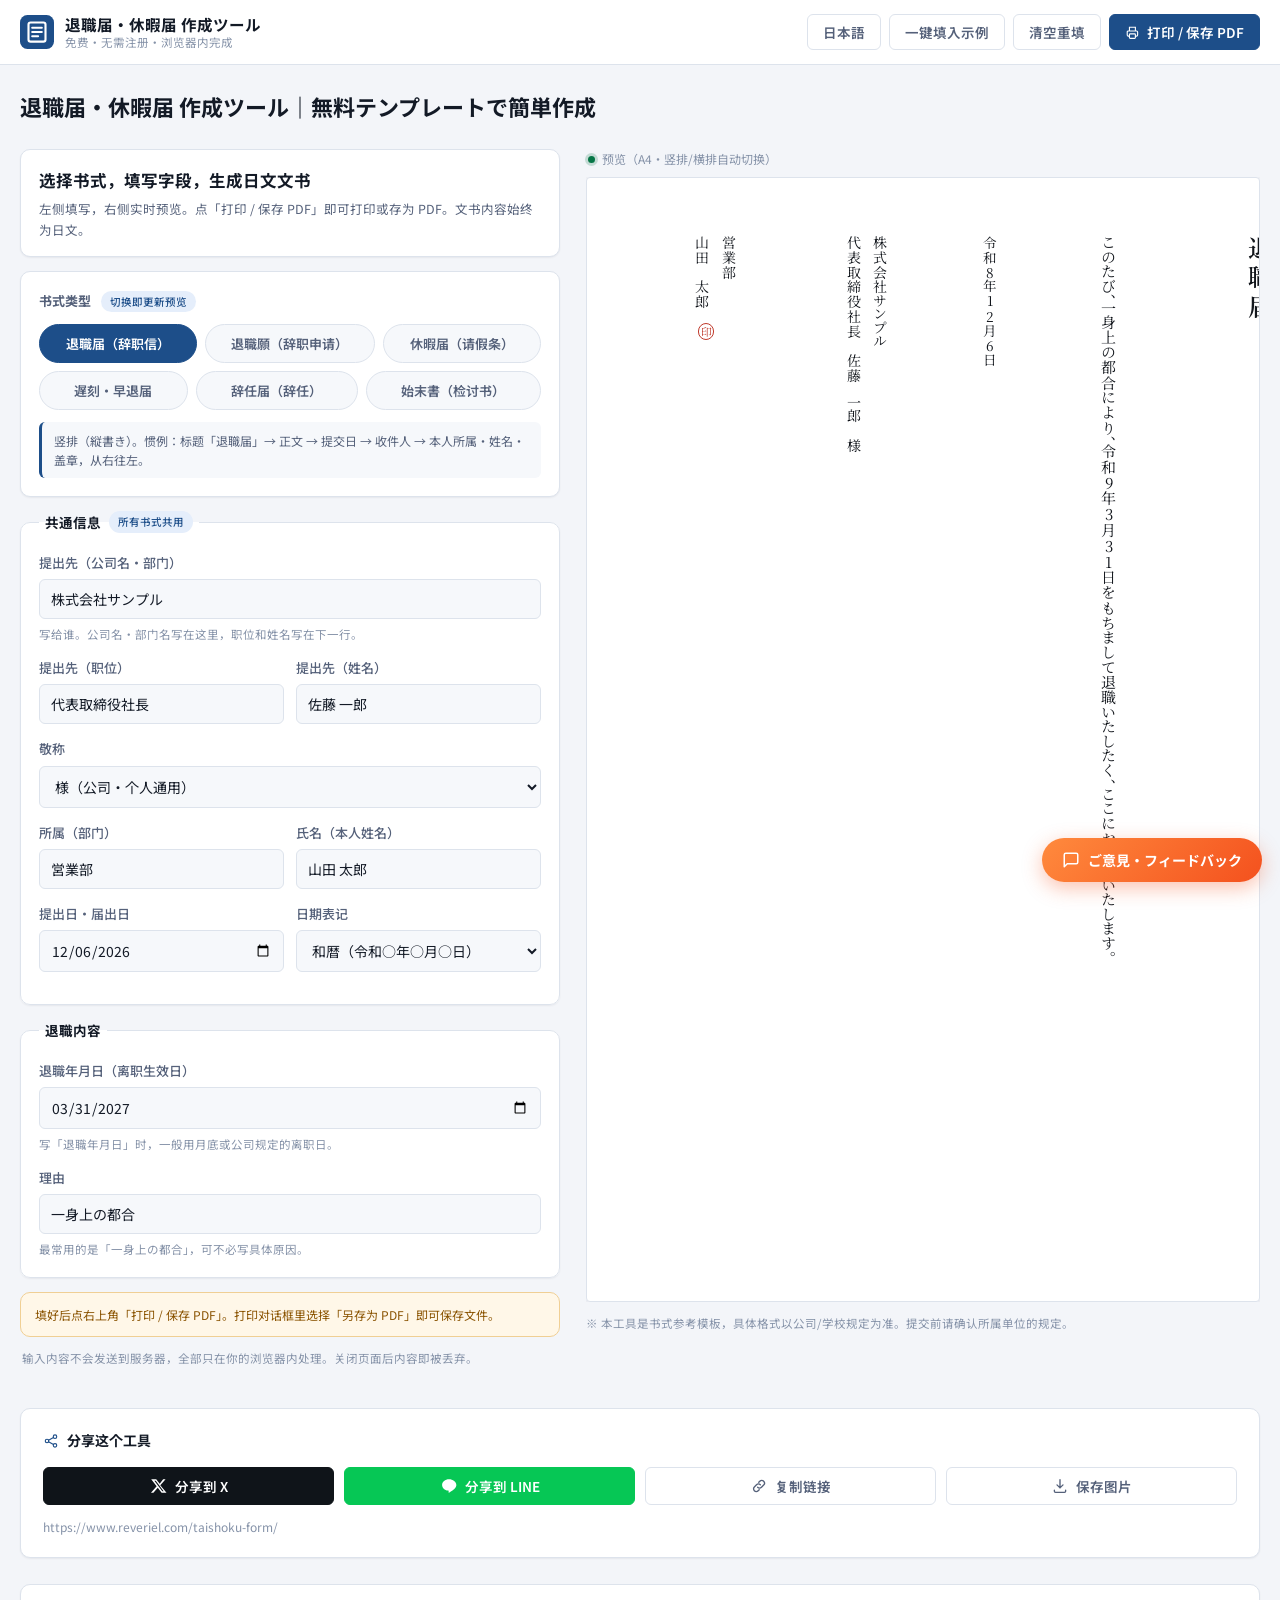
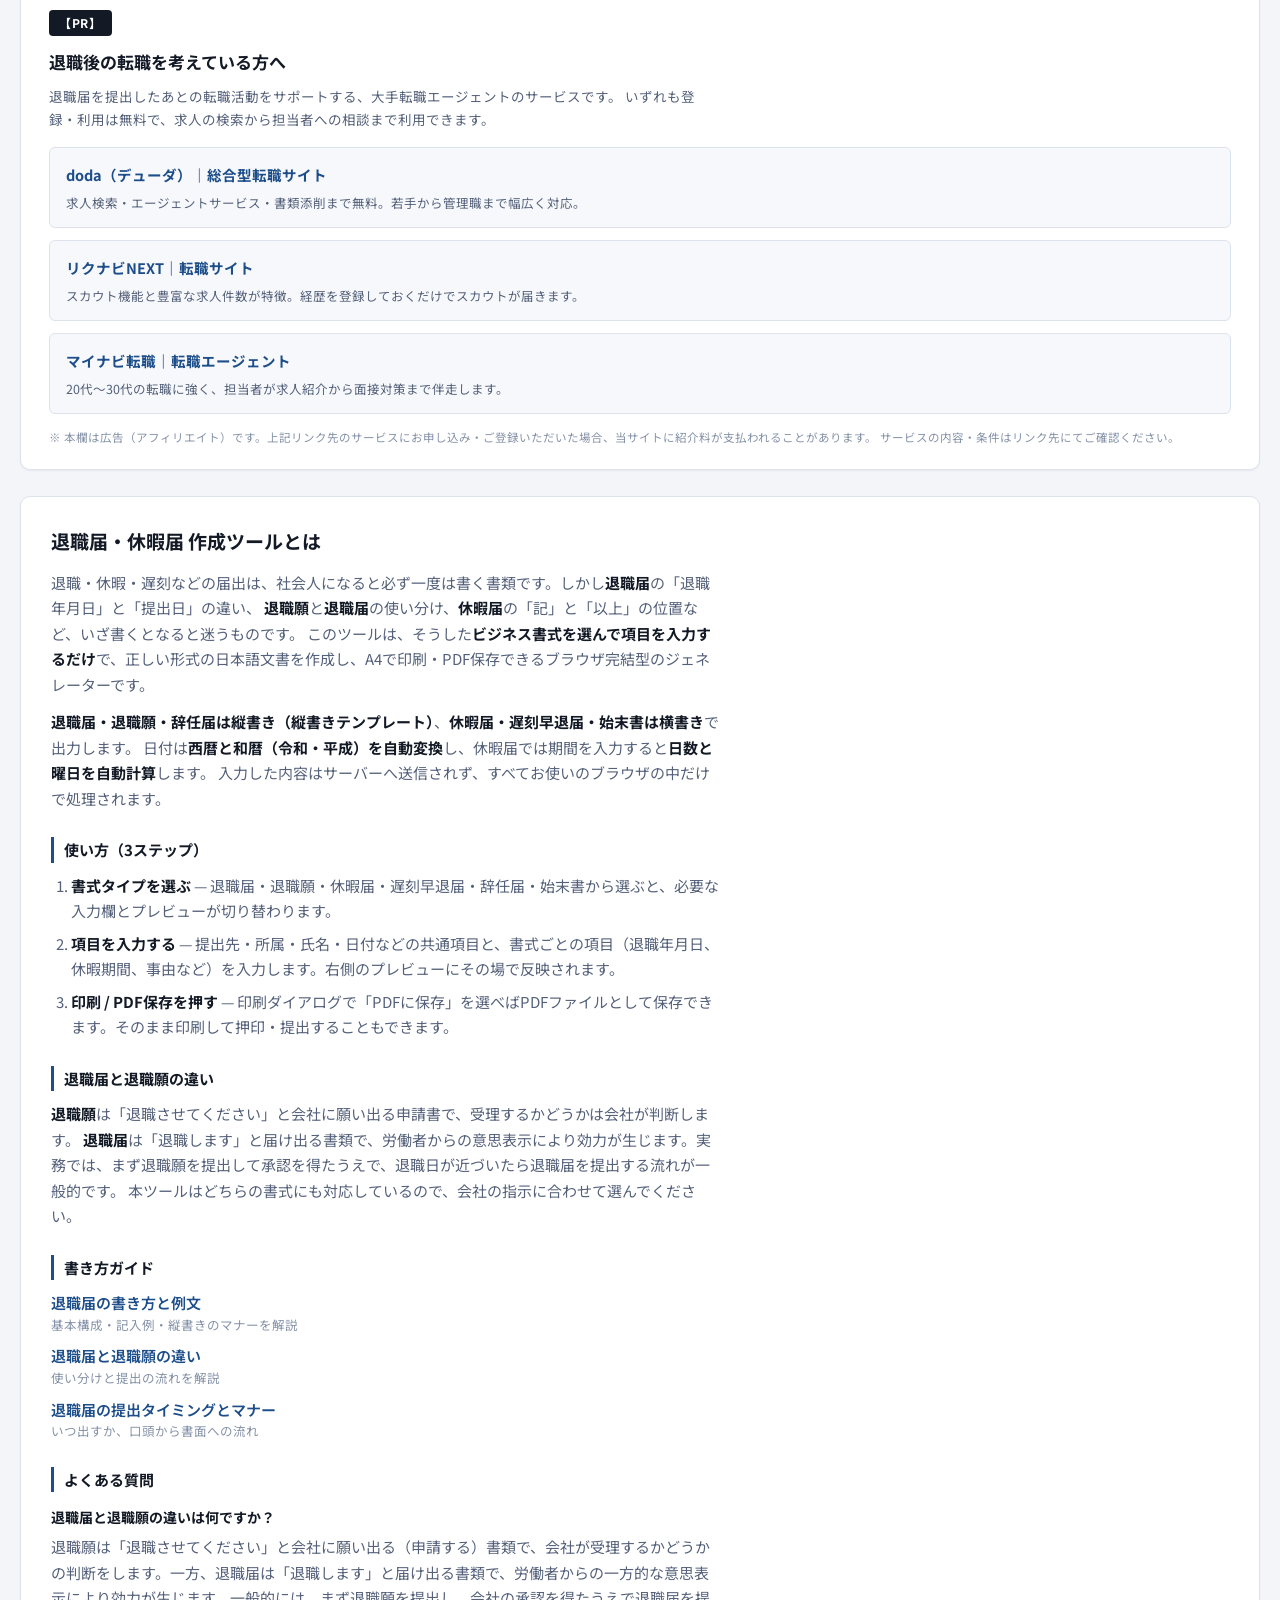
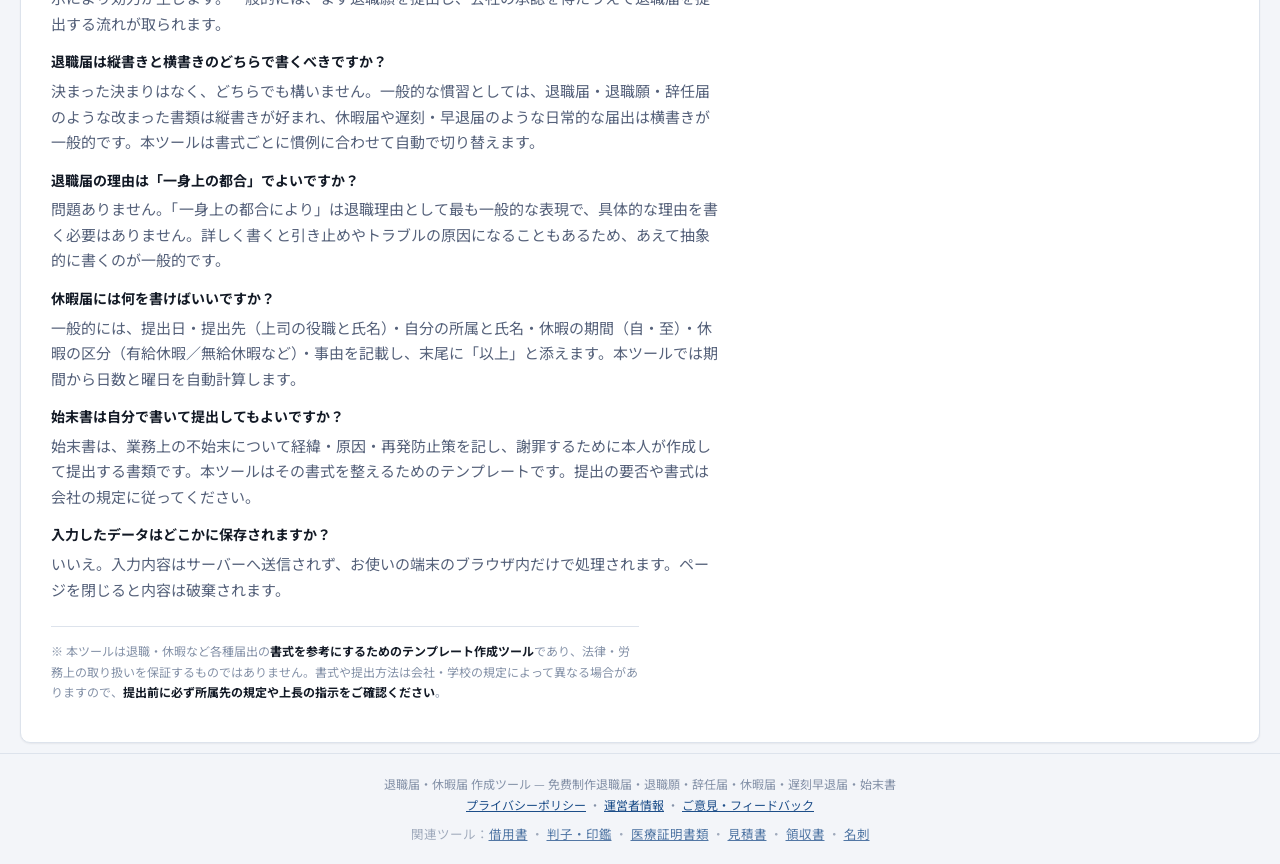
==== commit 262e45c8: "SEO：首页补唯一可见的<h1>（含核心关键词）" ====
--- a/index.html
+++ b/index.html
@@ -139,6 +139,7 @@
 </header>
 
 <main class="wrap">
+  <h1 class="page-title">退職届・休暇届 作成ツール｜無料テンプレートで簡単作成</h1>
   <div class="layout">
 
     <!-- ==================== 入力フォーム ==================== -->
--- a/style.css
+++ b/style.css
@@ -144,6 +144,14 @@
 
 /* ---------------- レイアウト ---------------- */
 
+.page-title {
+  margin: 26px 0 0;
+  font-size: 22px;
+  line-height: 1.45;
+  font-weight: 700;
+  color: var(--c-text);
+}
+
 .layout {
   display: grid;
   grid-template-columns: minmax(360px, 1fr) minmax(0, 1.25fr);
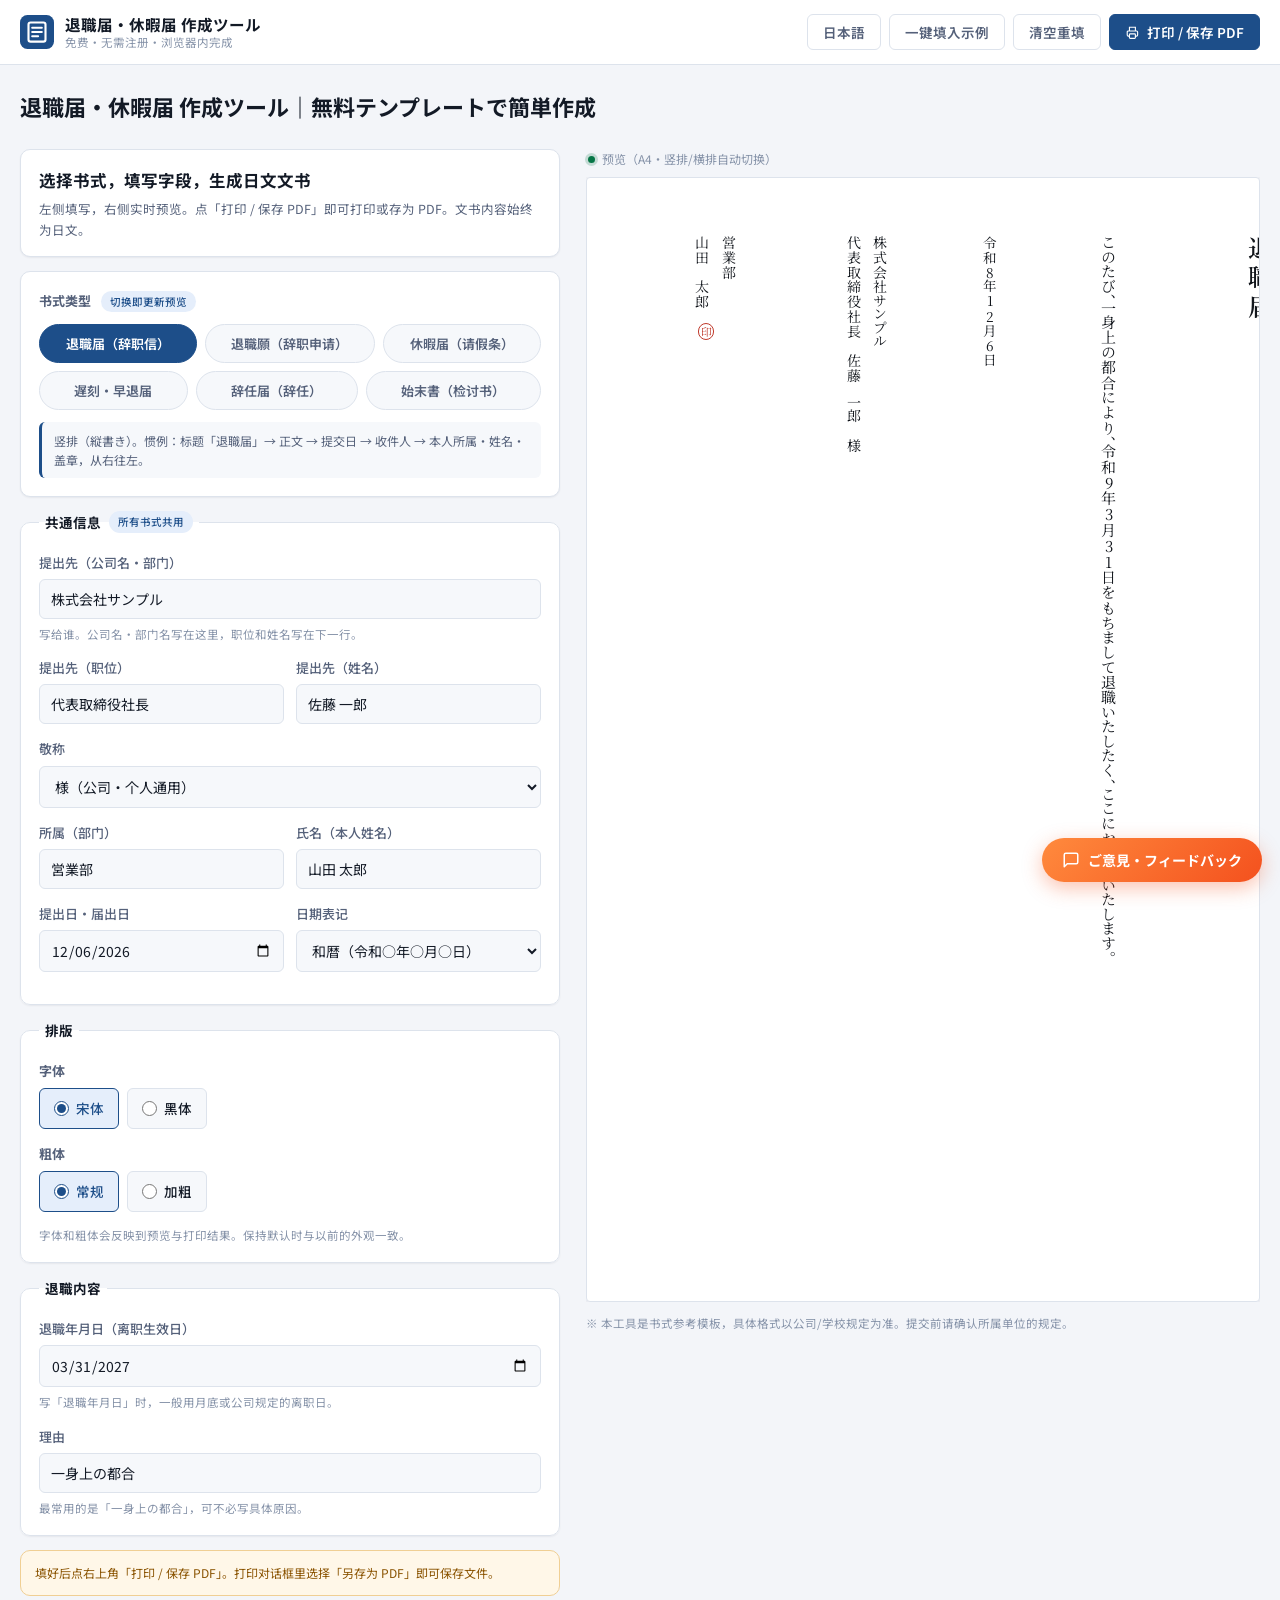
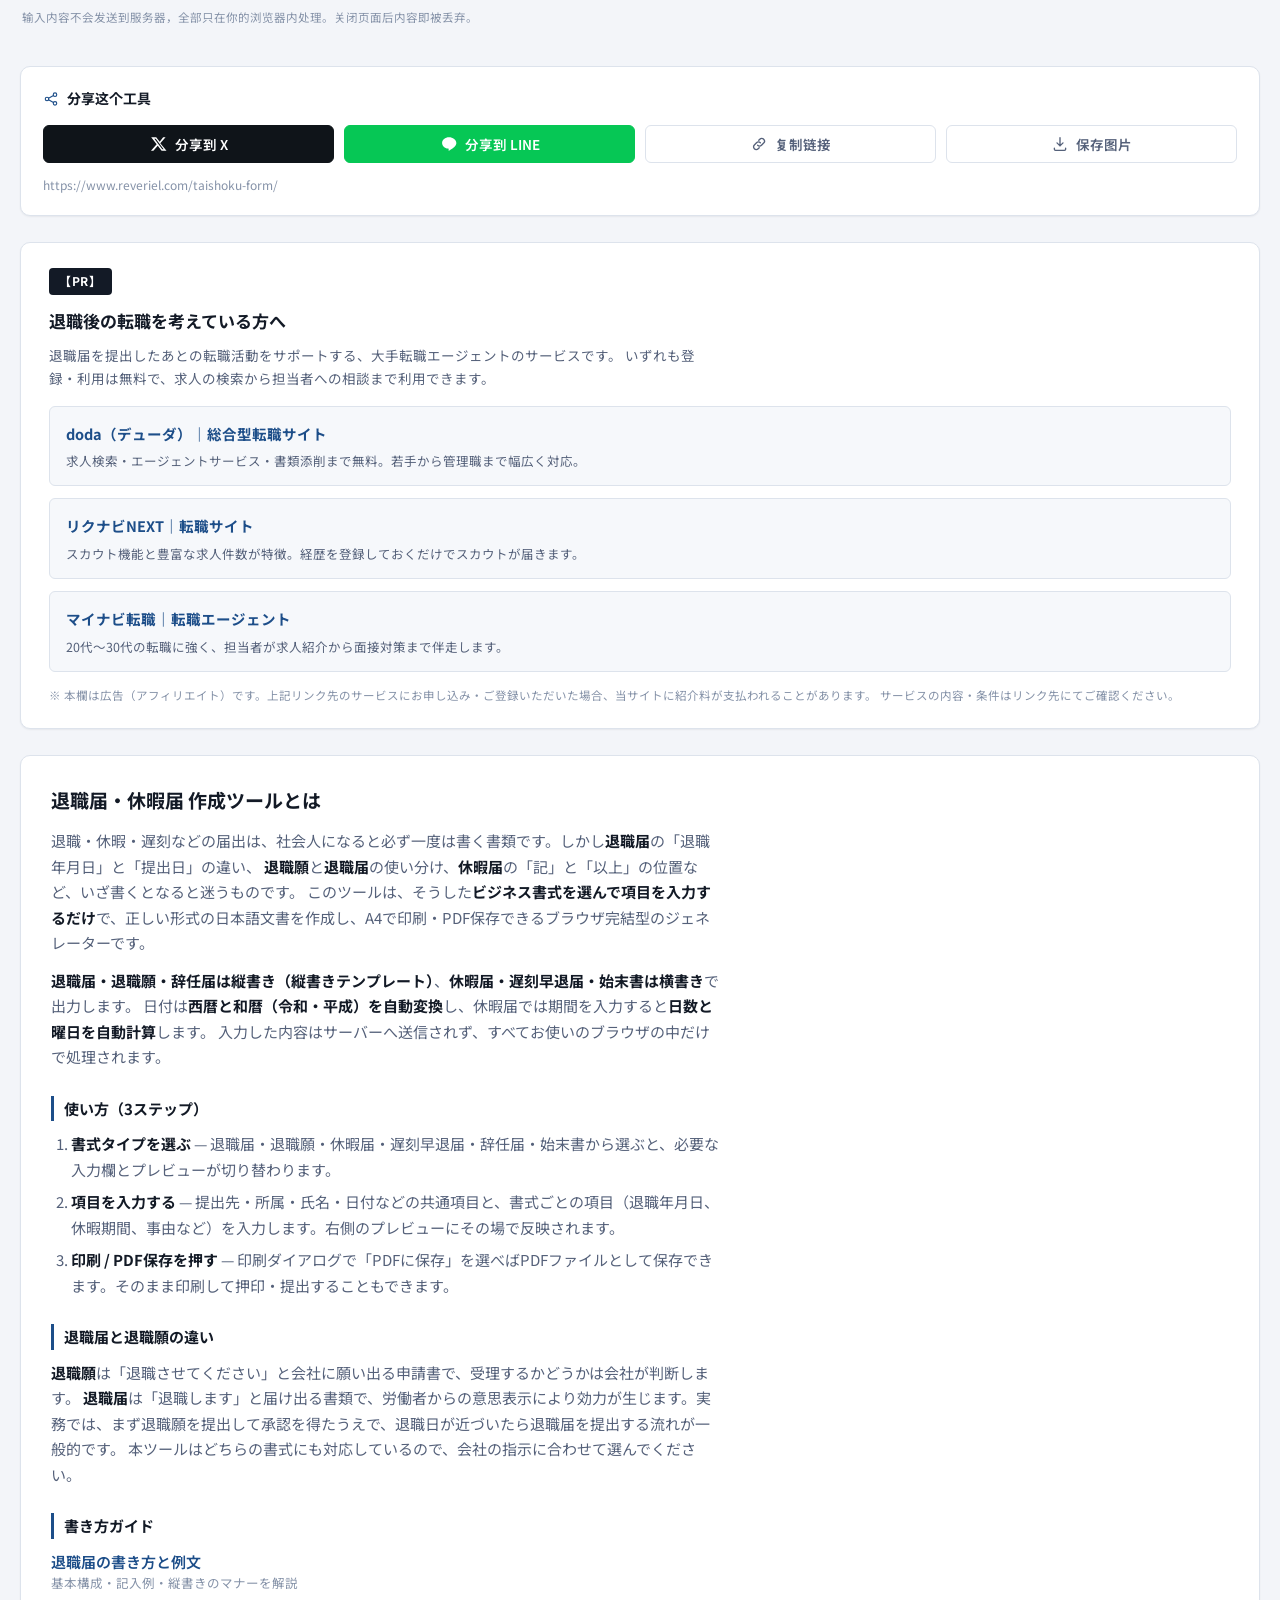
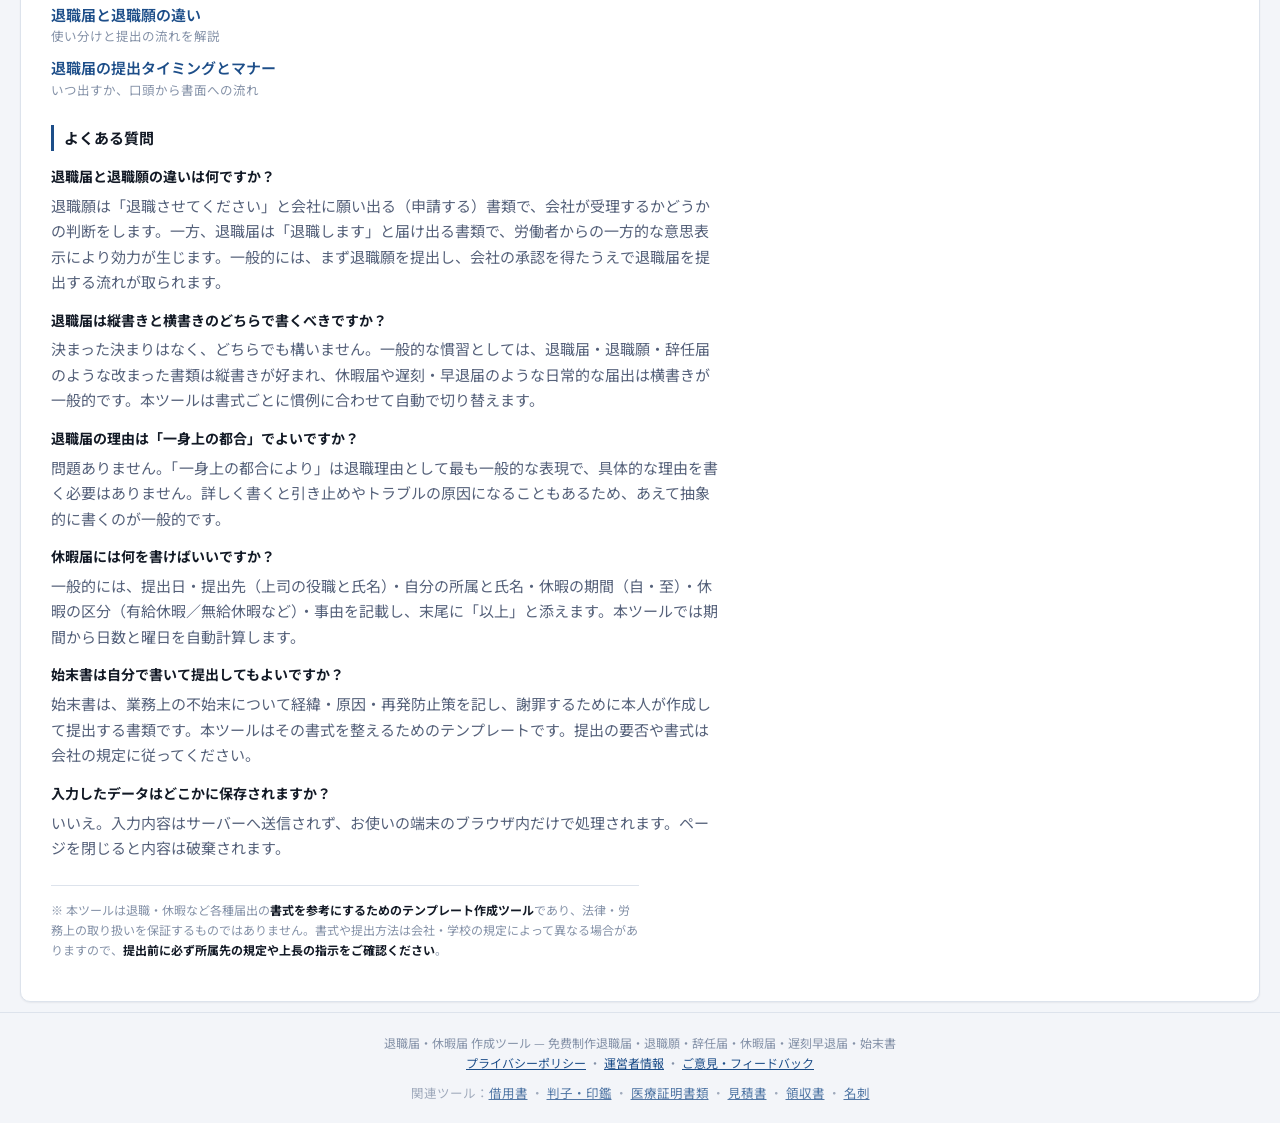
==== commit 01601f2d: "書式控件：字体（明朝／ゴシック）・太字のカスタマイズを追加" ====
--- a/index.html
+++ b/index.html
@@ -228,6 +228,29 @@
           </div>
         </fieldset>
 
+        <!-- ===== 書式（全書式共通） ===== -->
+        <fieldset class="card">
+          <legend data-i18n="legendFormat">書式</legend>
+
+          <div class="field">
+            <span class="field-label" id="fmtFontLabel" data-i18n="lblFont">字体</span>
+            <div class="fmt-row" role="radiogroup" aria-labelledby="fmtFontLabel">
+              <label><input type="radio" name="docFont" value="mincho" checked><span data-i18n="optMincho">明朝体</span></label>
+              <label><input type="radio" name="docFont" value="gothic"><span data-i18n="optGothic">ゴシック体</span></label>
+            </div>
+          </div>
+
+          <div class="field">
+            <span class="field-label" id="fmtWeightLabel" data-i18n="lblWeight">太字</span>
+            <div class="fmt-row" role="radiogroup" aria-labelledby="fmtWeightLabel">
+              <label><input type="radio" name="docWeight" value="normal" checked><span data-i18n="optNormal">通常</span></label>
+              <label><input type="radio" name="docWeight" value="bold"><span data-i18n="optBold">太字</span></label>
+            </div>
+          </div>
+
+          <p class="help" data-i18n="helpFormat">字体和粗体会反映到预览与打印结果。保持默认时与以前的外观一致。</p>
+        </fieldset>
+
         <!-- ===== 退職届・退職願 ===== -->
         <fieldset class="card doc-group" data-doc="taishokutodoke taishokugan" hidden>
           <legend data-i18n="legendRetire">退職的内容</legend>
--- a/style.css
+++ b/style.css
@@ -275,6 +275,42 @@
   .field-row { grid-template-columns: 1fr; gap: 0; }
 }
 
+/* 書式フィールド（字体・太字）のセグメント */
+.field > .field-label { display: block; margin-bottom: 6px; }
+
+.fmt-row { display: flex; flex-wrap: wrap; gap: 8px; }
+
+.fmt-row label {
+  display: inline-flex;
+  align-items: center;
+  gap: 7px;
+  margin: 0;
+  padding: 8px 14px;
+  font-size: 13.5px;
+  font-weight: 500;
+  color: var(--c-text);
+  background: var(--c-surface-2);
+  border: 1px solid var(--c-border);
+  border-radius: var(--radius-sm);
+  cursor: pointer;
+  transition: background-color .15s, border-color .15s, color .15s;
+}
+
+.fmt-row label:hover { border-color: var(--c-border-strong); }
+
+.fmt-row label:has(input:checked) {
+  color: var(--c-accent);
+  background: var(--c-accent-soft);
+  border-color: var(--c-accent);
+}
+
+.fmt-row input[type="radio"] {
+  width: 15px;
+  height: 15px;
+  margin: 0;
+  accent-color: var(--c-accent);
+}
+
 input[type="text"],
 input[type="date"],
 input[type="time"],
@@ -366,6 +402,14 @@
   line-height: 1.9;
   overflow: hidden;
 }
+
+/* 書式: 字体（紙面ルートに class を付与。印刷時もそのまま継承される） */
+.paper.font-mincho { font-family: var(--font-serif); }
+/* 既定の紙面は明朝。ゴシックを選んだときだけ sans に切り替える */
+.paper.font-gothic { font-family: var(--font); }
+
+/* 書式: 太字（紙面全体の基準ウェイト。見出し等の個別指定はそのまま活かす） */
+.paper.weight-bold { font-weight: 700; }
 
 .disclaimer-mini {
   margin: 12px 0 0;
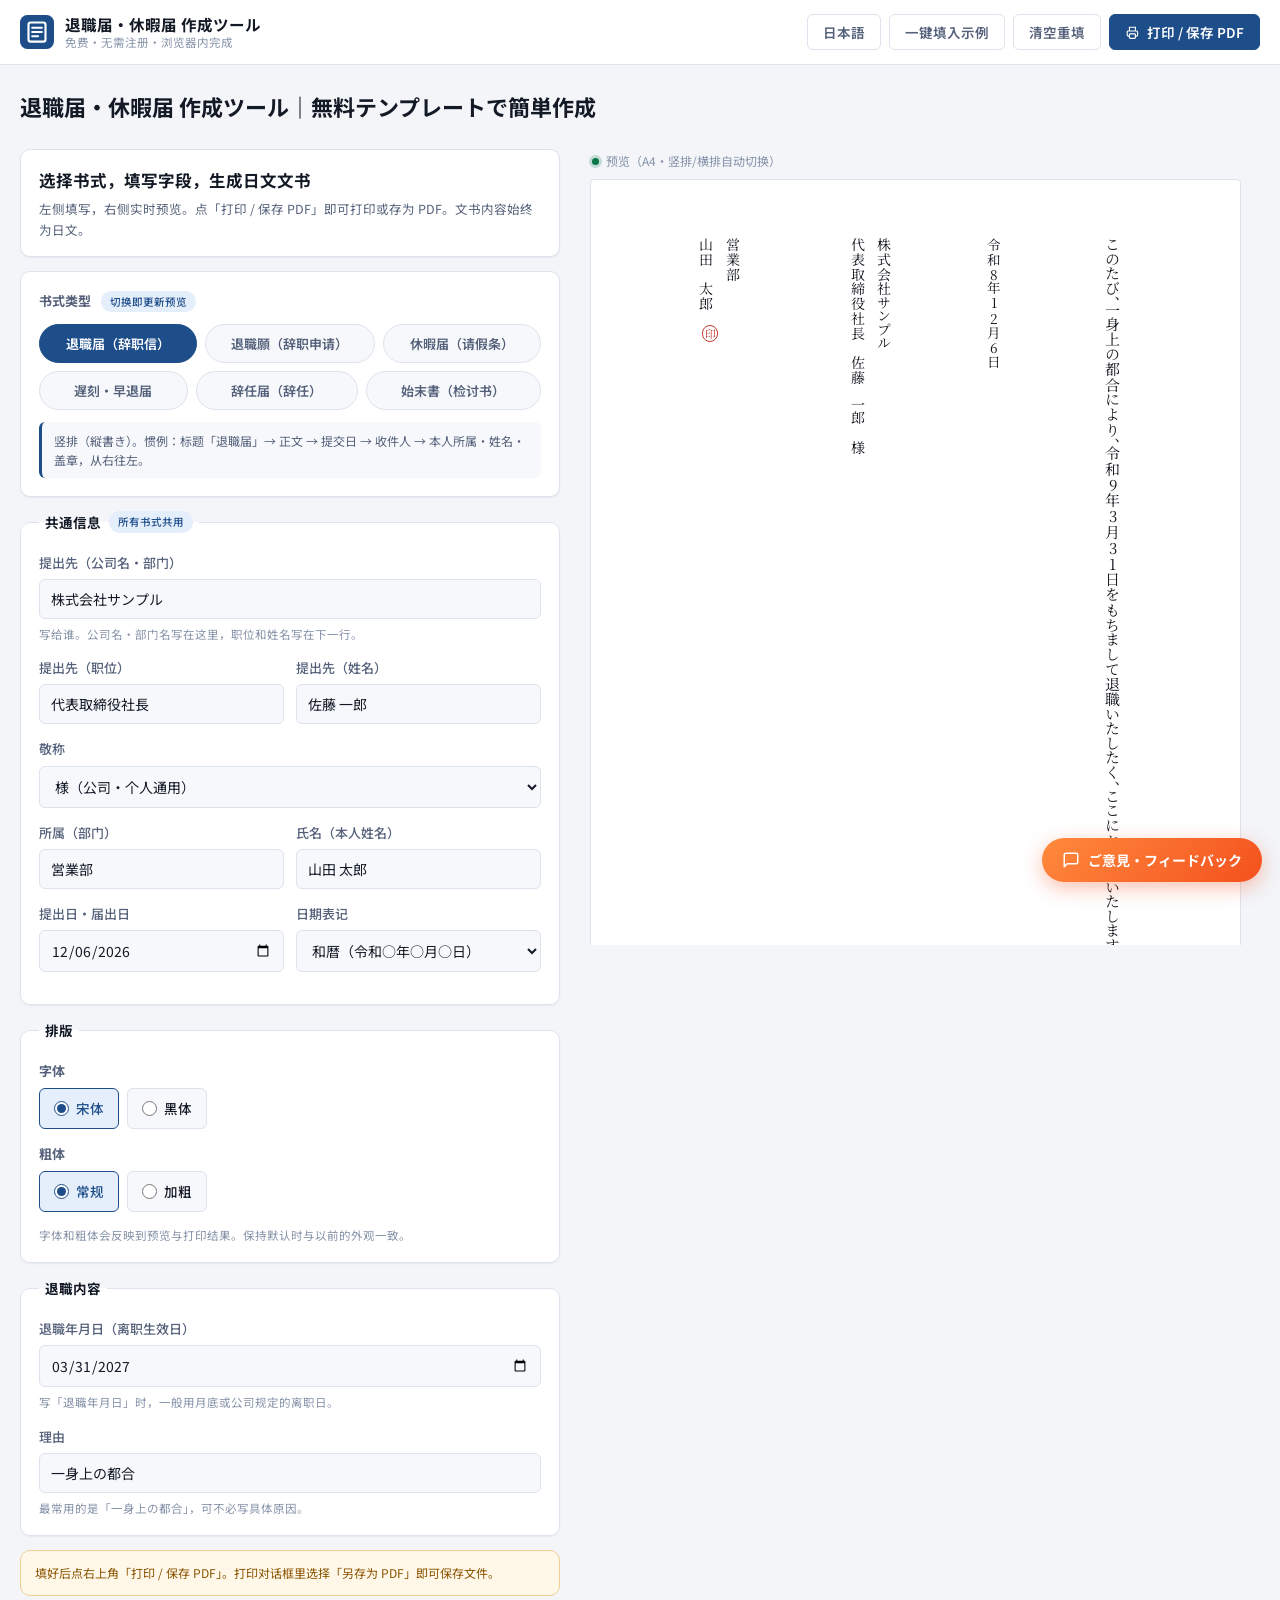
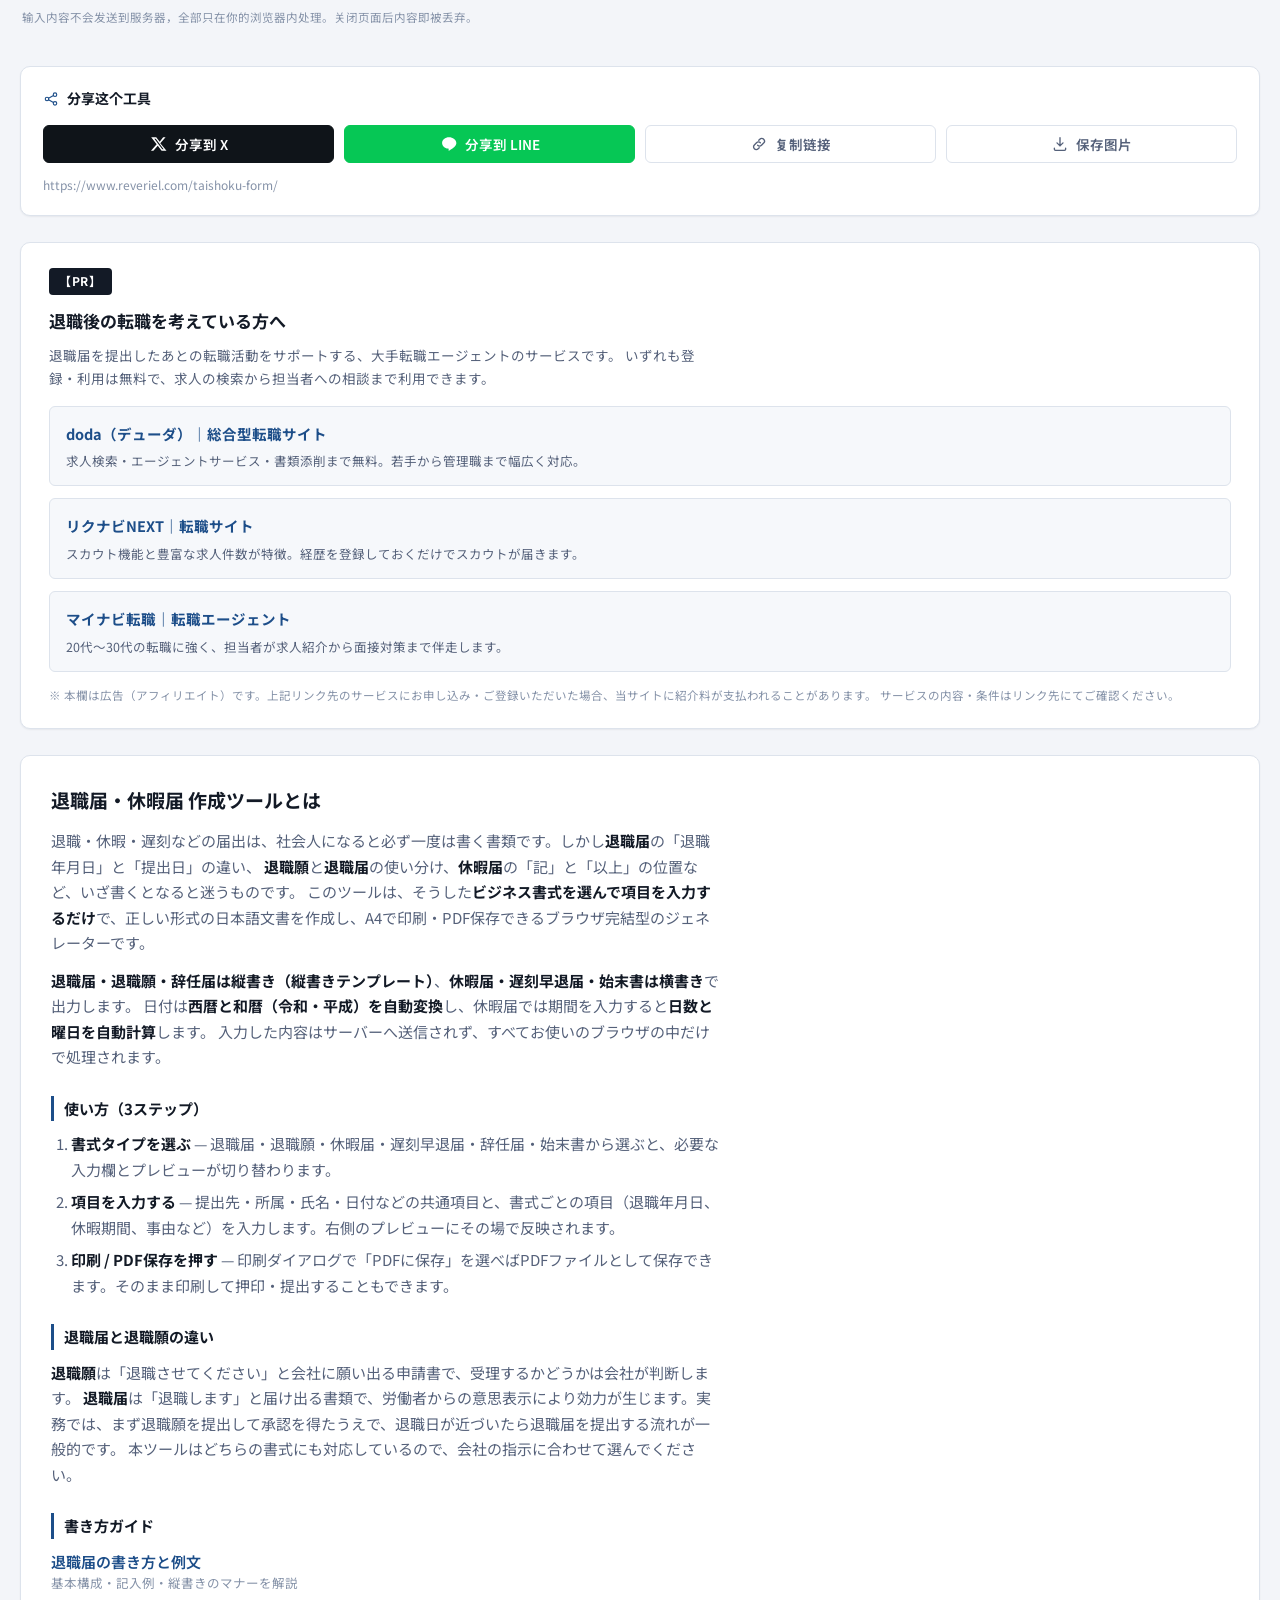
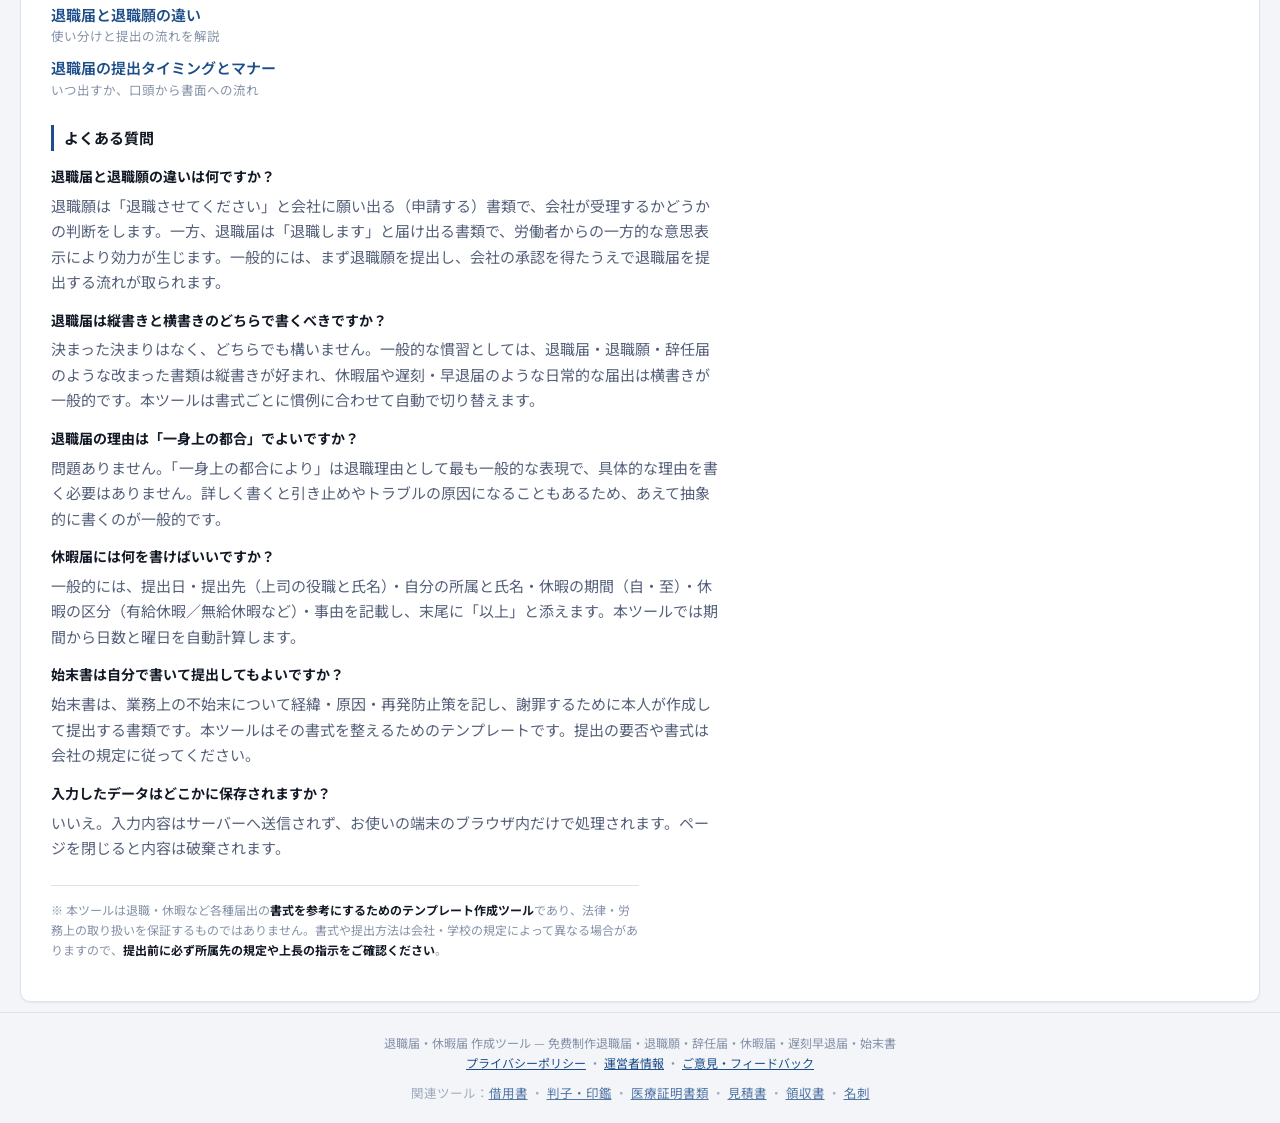
==== commit 49211d17: "匿名1タップ反馈を追加（印刷後に表示／GAS未設定時は待機）" ====
--- a/index.html
+++ b/index.html
@@ -558,5 +558,6 @@
   <svg viewBox="0 0 24 24" fill="none" stroke="currentColor" stroke-width="2" stroke-linecap="round" stroke-linejoin="round" aria-hidden="true"><path d="M21 15a2 2 0 0 1-2 2H7l-4 4V5a2 2 0 0 1 2-2h14a2 2 0 0 1 2 2z"/></svg>
   <span>ご意見・フィードバック</span>
 </a>
+<script src="feedback.js" defer></script>
 </body>
 </html>
--- a/style.css
+++ b/style.css
@@ -165,7 +165,24 @@
 }
 
 .pane { min-width: 0; }
-.preview-pane { position: static; }
+.preview-pane {
+  position: sticky;
+  top: 88px;
+  align-self: start;
+  max-height: calc(100vh - 104px);
+  overflow-y: auto;
+  padding: 2px 4px 16px;
+  scrollbar-gutter: stable;
+}
+
+@media (max-width: 1080px) {
+  .preview-pane {
+    position: static;
+    max-height: none;
+    overflow: visible;
+    padding: 0;
+  }
+}
 .form-pane { display: flex; flex-direction: column; }
 
 /* ---------------- カード ---------------- */
@@ -719,12 +736,14 @@
     gap: 0 !important;
     position: static !important;
     overflow: visible !important;
+    max-height: none !important;
     box-shadow: none !important;
     border: 0 !important;
     background: transparent !important;
   }
 
   .no-print,
+  .page-title,
   .site-header,
   .form-pane,
   .seo,
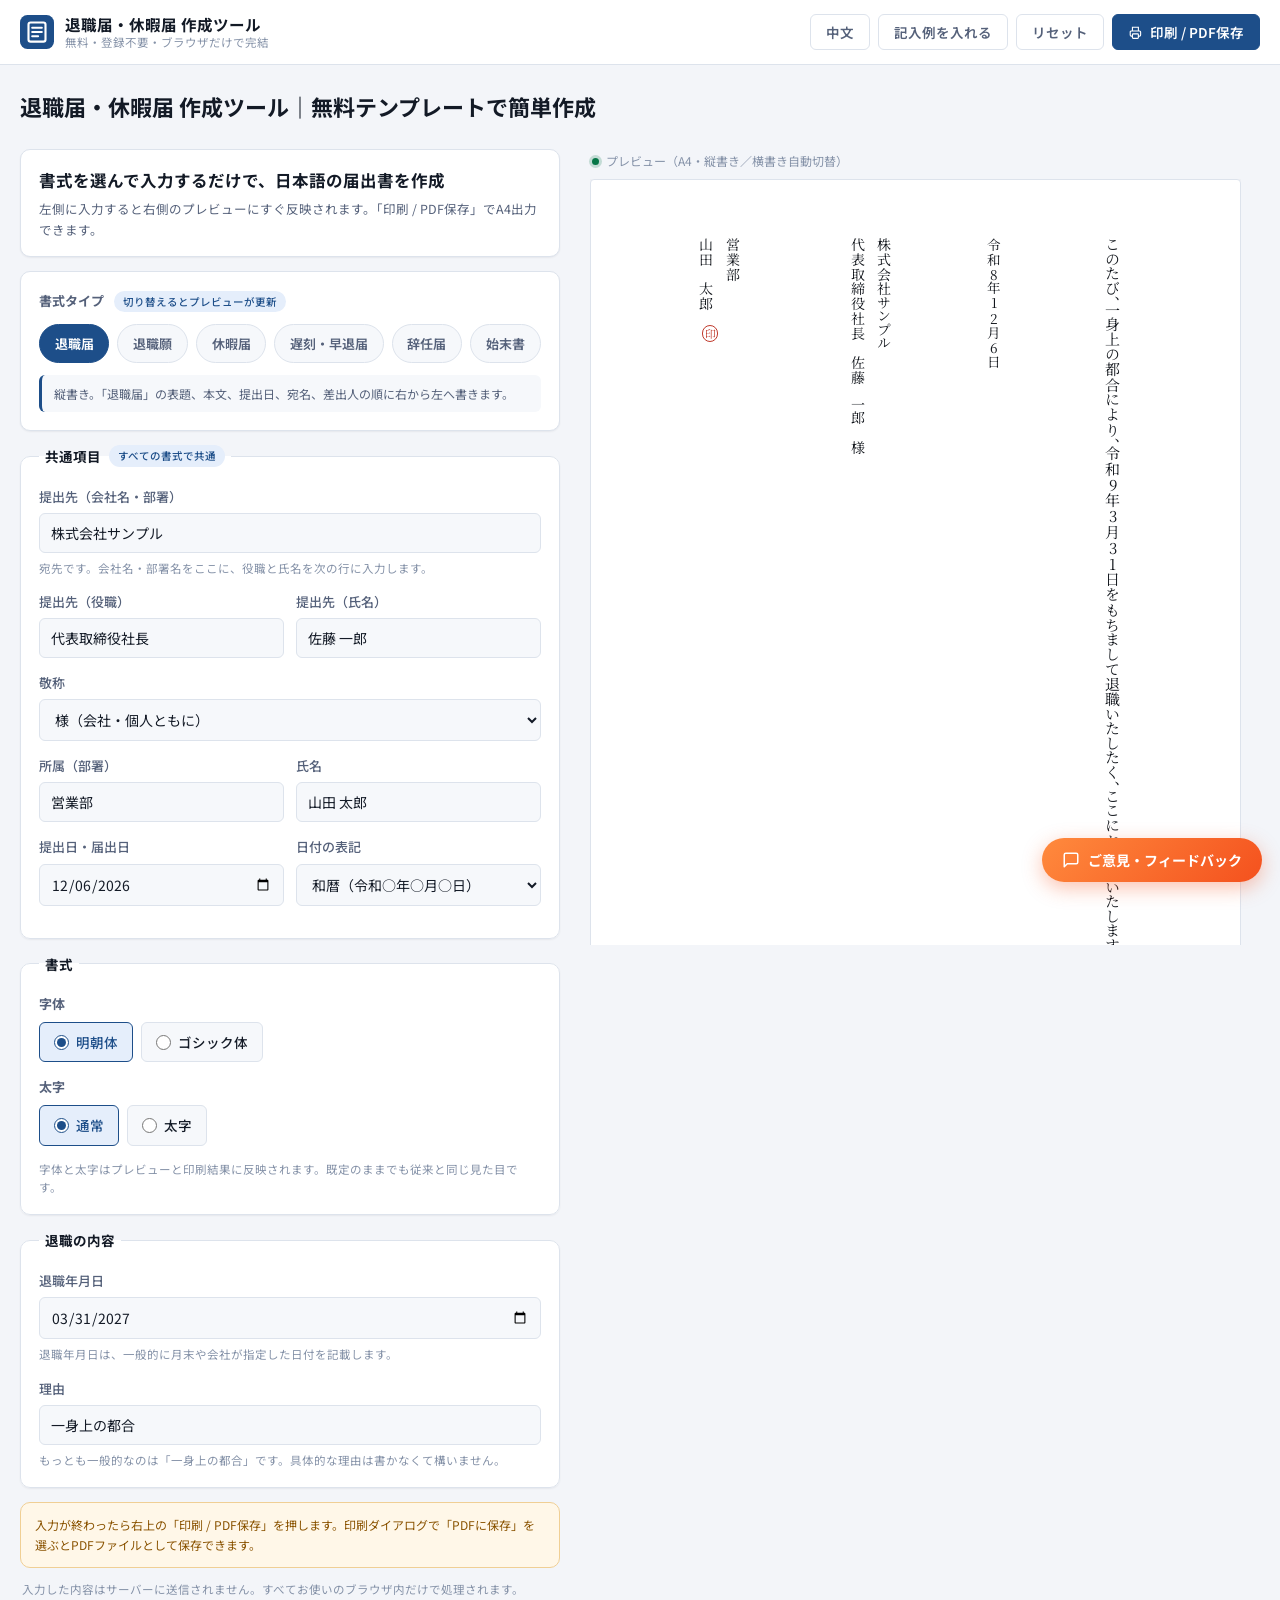
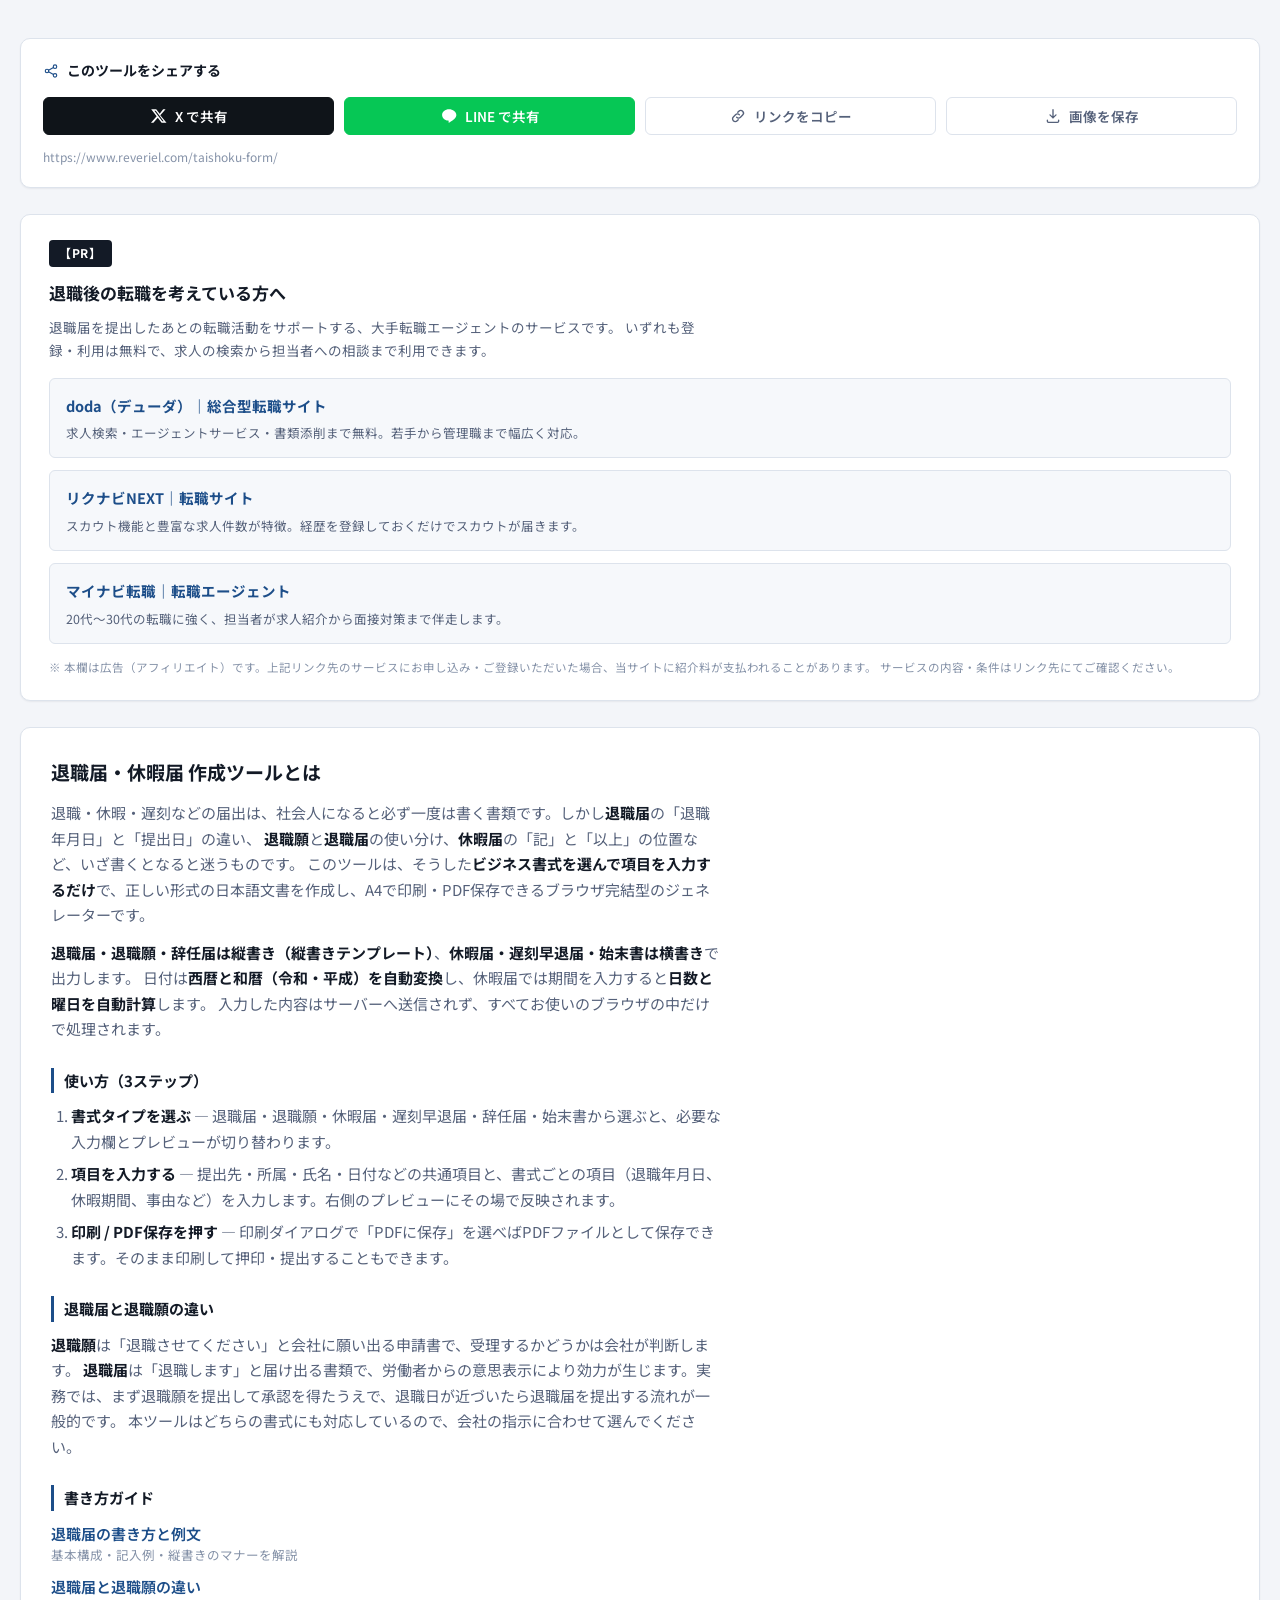
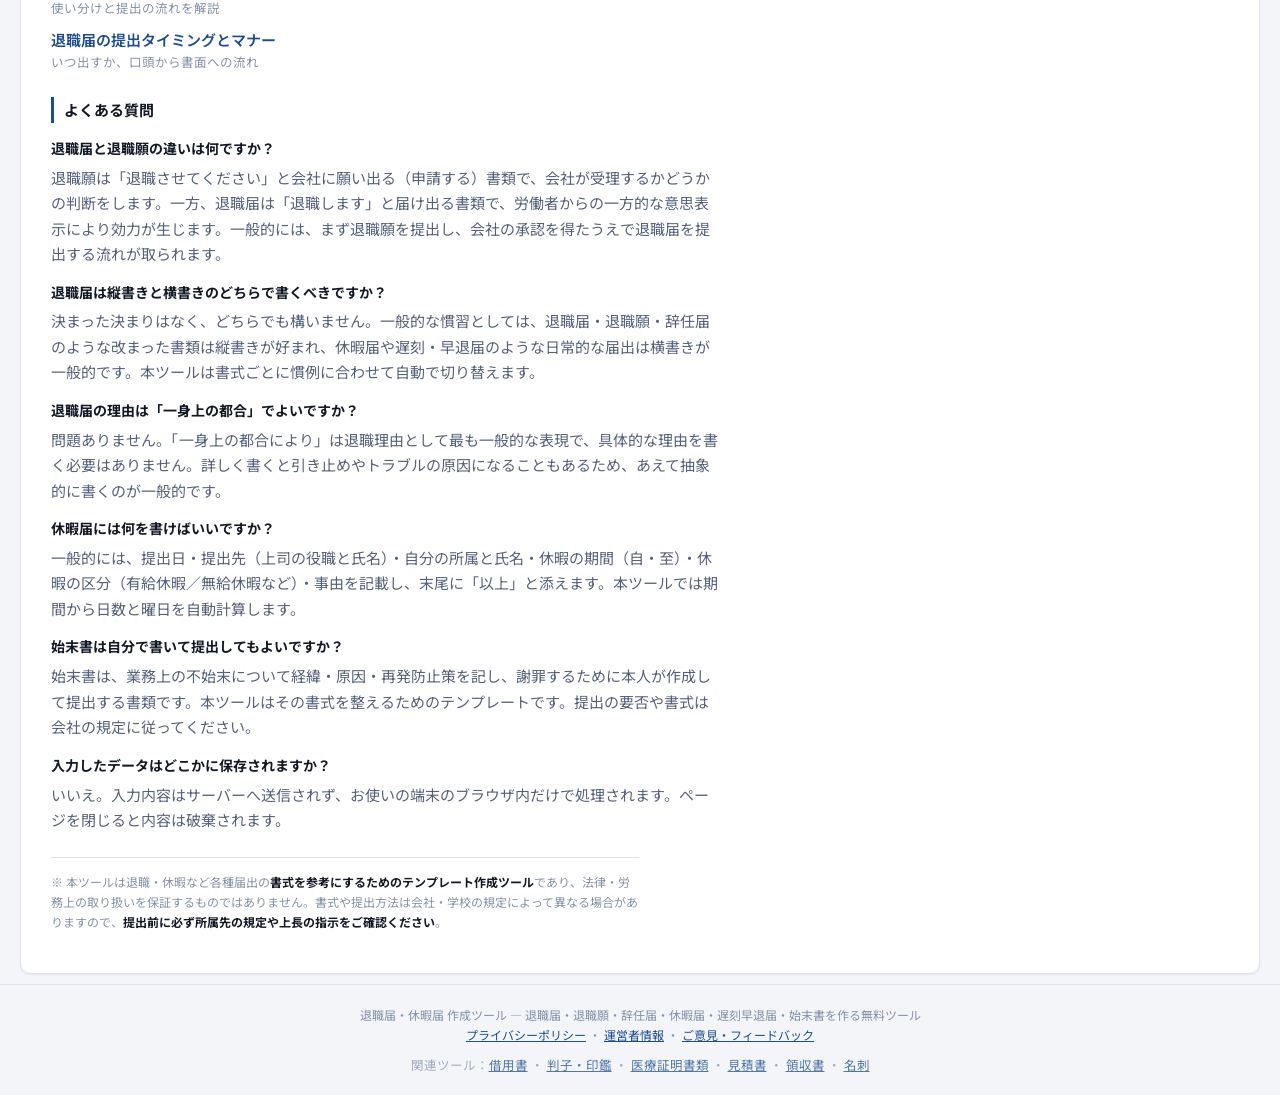
==== commit 6d20037f: "i18n：既定言語を日本語に変更（html lang=ja・初期表示の中国語を解消）" ====
--- a/index.html
+++ b/index.html
@@ -1,5 +1,5 @@
 <!DOCTYPE html>
-<html lang="zh-CN">
+<html lang="ja">
 <head>
 <meta charset="UTF-8">
 <meta name="viewport" content="width=device-width, initial-scale=1">
@@ -460,15 +460,15 @@
     </p>
     <ul class="aff-list">
       <li class="aff-item">
-        <a class="aff-link" href="https://px.a8.net/svt/ejp?a8mat=XXXXXXXX" target="_blank" rel="nofollow sponsored noopener">doda（デューダ）｜総合型転職サイト</a>
+        <a class="aff-link" href="https://doda.jp/" target="_blank" rel="nofollow sponsored noopener">doda（デューダ）｜総合型転職サイト</a>
         <span class="aff-note">求人検索・エージェントサービス・書類添削まで無料。若手から管理職まで幅広く対応。</span>
       </li>
       <li class="aff-item">
-        <a class="aff-link" href="https://px.a8.net/svt/ejp?a8mat=XXXXXXXX" target="_blank" rel="nofollow sponsored noopener">リクナビNEXT｜転職サイト</a>
+        <a class="aff-link" href="https://next.rikunabi.com/" target="_blank" rel="nofollow sponsored noopener">リクナビNEXT｜転職サイト</a>
         <span class="aff-note">スカウト機能と豊富な求人件数が特徴。経歴を登録しておくだけでスカウトが届きます。</span>
       </li>
       <li class="aff-item">
-        <a class="aff-link" href="https://px.a8.net/svt/ejp?a8mat=XXXXXXXX" target="_blank" rel="nofollow sponsored noopener">マイナビ転職｜転職エージェント</a>
+        <a class="aff-link" href="https://tenshoku.mynavi.jp/" target="_blank" rel="nofollow sponsored noopener">マイナビ転職｜転職エージェント</a>
         <span class="aff-note">20代〜30代の転職に強く、担当者が求人紹介から面接対策まで伴走します。</span>
       </li>
     </ul>
@@ -559,5 +559,8 @@
   <span>ご意見・フィードバック</span>
 </a>
 <script src="feedback.js" defer></script>
+<!-- A8 Link Manager：提携承認後、下の広告主URLが自動的に計測URLへ変換されます -->
+<script src="https://statics.8me.jp/a8link/a8linkmgr.js"></script>
+<script>if (typeof a8linkmgr === "function") { a8linkmgr({ "config_id": "6bNHGyHGa4qQLbQQiZks" }); }</script>
 </body>
 </html>
--- a/style.css
+++ b/style.css
@@ -813,3 +813,8 @@
   .feedback-fab { right: 14px; bottom: 14px; padding: 11px 16px; font-size: 13px; }
   .feedback-fab svg { width: 16px; height: 16px; }
 }
+
+/* ===== モバイル：入力欄のフォントを16pxに（iOSの自動ズーム防止） ===== */
+@media (max-width: 720px) {
+  input, select, textarea { font-size: 16px !important; }
+}
